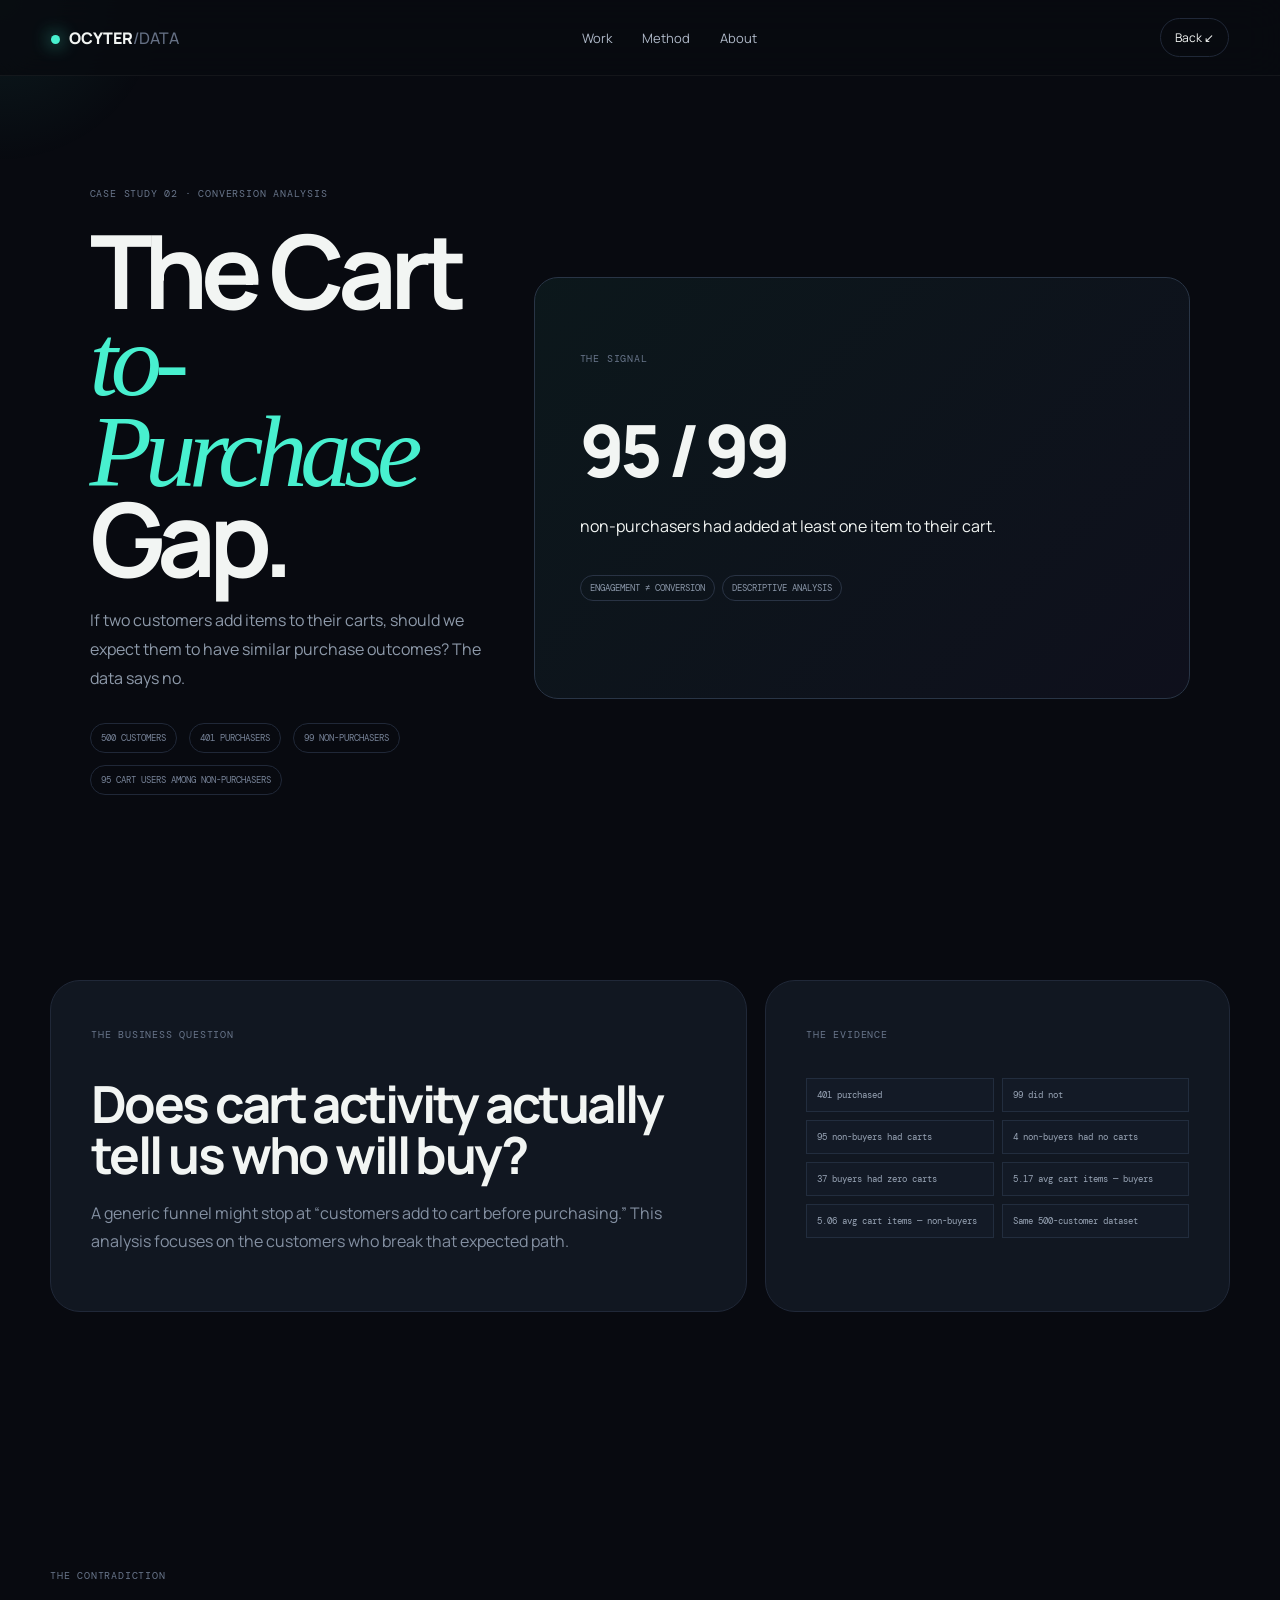
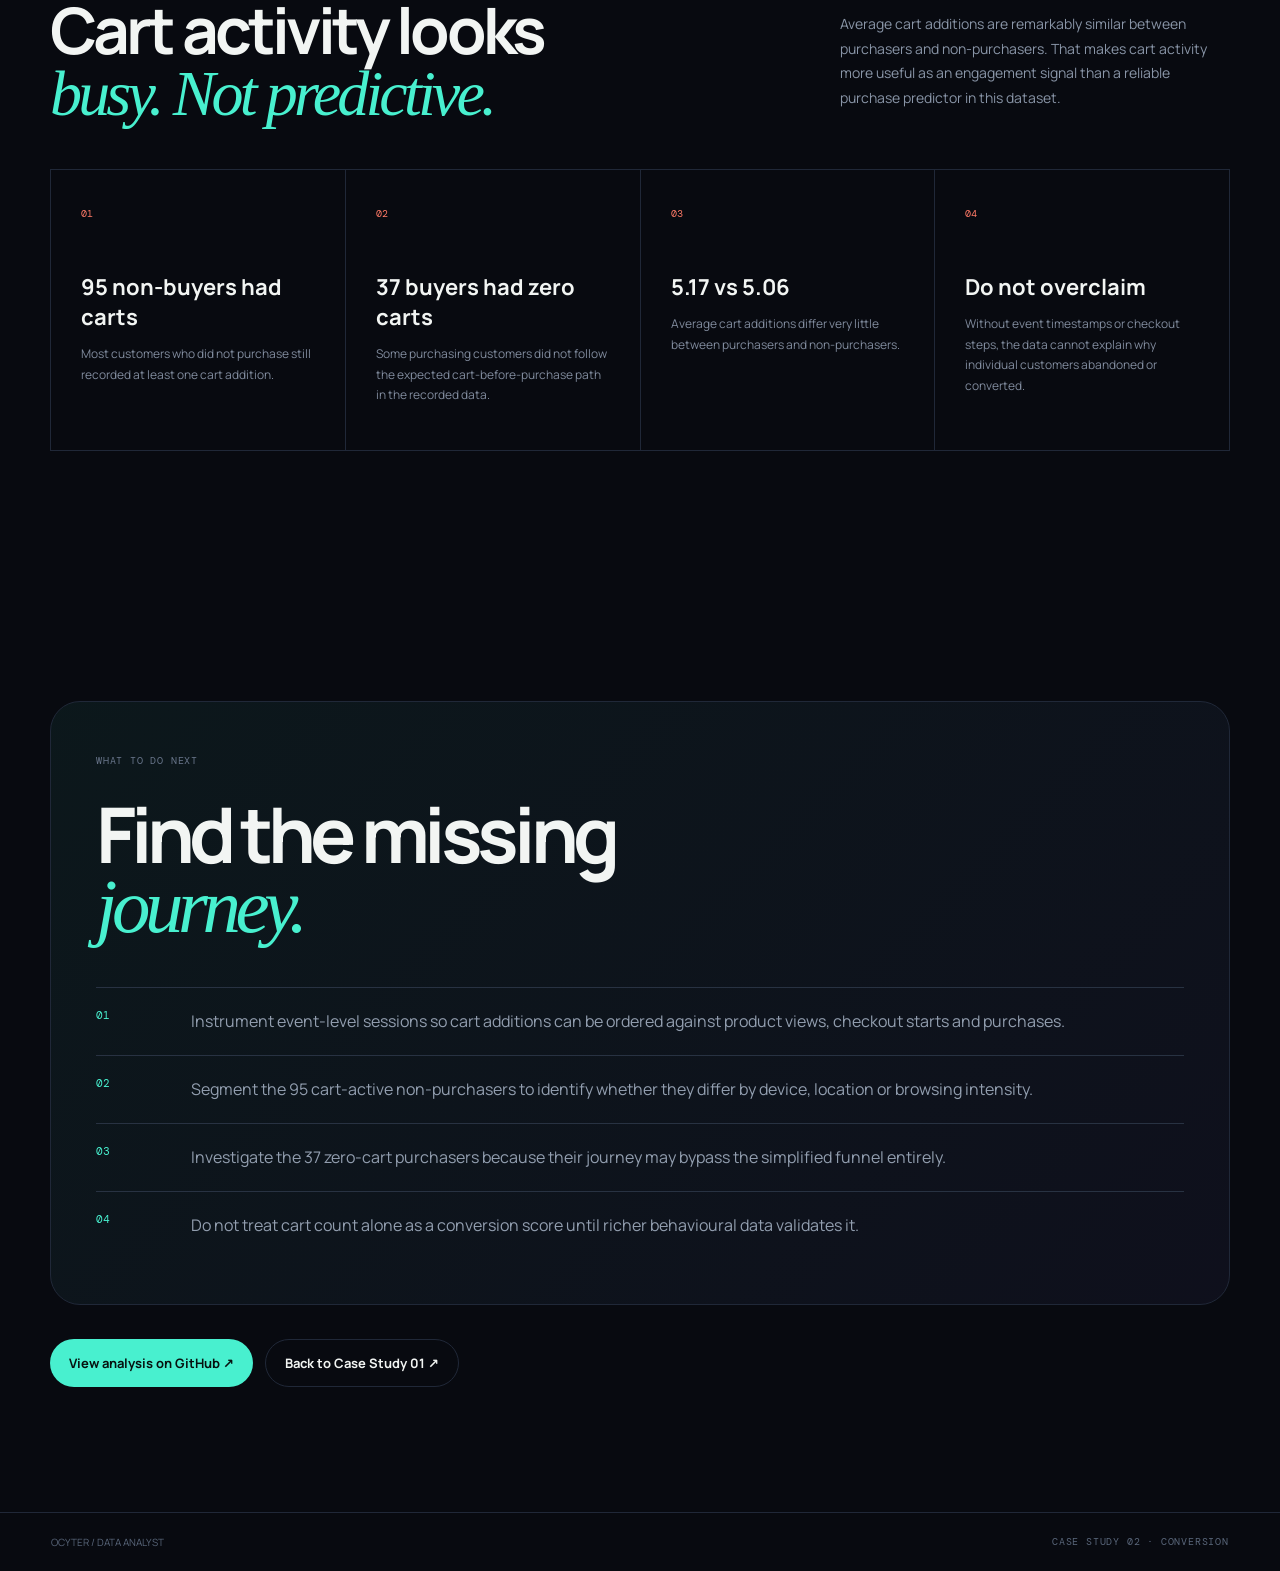
==== case-studies/cart-conversion-gap/index.html @ 0a9f397a "Build polished Cart-to-Purchase Gap web case study" ====
<!doctype html><html lang="en"><head><meta charset="utf-8"><meta name="viewport" content="width=device-width,initial-scale=1"><title>The Cart-to-Purchase Gap | Ocyter</title><link rel="preconnect" href="https://fonts.googleapis.com"><link rel="preconnect" href="https://fonts.gstatic.com" crossorigin><link href="https://fonts.googleapis.com/css2?family=DM+Mono:wght@400;500&family=Manrope:wght@400;500;700;800&display=swap" rel="stylesheet"><link rel="stylesheet" href="../../style.css"></head><body><div class="cursor-glow"></div><div class="progress"><span id="scrollProgress"></span></div><header class="nav"><a class="brand" href="../../index.html"><span class="brand-dot"></span>OCYTER<span class="brand-muted">/DATA</span></a><nav><a href="../../index.html#work">Work</a><a href="../../index.html#method">Method</a><a href="../../index.html#about">About</a></nav><a class="nav-cta" href="../../index.html">Back ↙</a></header><main><section class="case-hero"><div class="case-hero-copy reveal"><span class="section-kicker">CASE STUDY 02 · CONVERSION ANALYSIS</span><h1>The Cart<br><em>to-Purchase</em><br>Gap.</h1><p>If two customers add items to their carts, should we expect them to have similar purchase outcomes? The data says no.</p><div class="case-meta"><span>500 CUSTOMERS</span><span>401 PURCHASERS</span><span>99 NON-PURCHASERS</span><span>95 CART USERS AMONG NON-PURCHASERS</span></div></div><div class="case-hero-image reveal"><div class="recommendation-card" style="border-radius:0;border:0;min-height:420px;display:flex;flex-direction:column;justify-content:center"><span class="section-kicker">THE SIGNAL</span><div class="signal-number">95 / 99</div><p>non-purchasers had added at least one item to their cart.</p><div class="tag-row"><span>ENGAGEMENT ≠ CONVERSION</span><span>DESCRIPTIVE ANALYSIS</span></div></div></div></section><section class="section case-intro"><div class="question-card reveal"><span class="section-kicker">THE BUSINESS QUESTION</span><h2>Does cart activity actually tell us who will buy?</h2><p>A generic funnel might stop at “customers add to cart before purchasing.” This analysis focuses on the customers who break that expected path.</p></div><div class="data-card reveal"><span class="section-kicker">THE EVIDENCE</span><div class="data-list"><span>401 purchased</span><span>99 did not</span><span>95 non-buyers had carts</span><span>4 non-buyers had no carts</span><span>37 buyers had zero carts</span><span>5.17 avg cart items — buyers</span><span>5.06 avg cart items — non-buyers</span><span>Same 500-customer dataset</span></div></div></section><section class="section"><div class="section-heading reveal"><div><span class="section-kicker">THE CONTRADICTION</span><h2>Cart activity looks<br><em>busy. Not predictive.</em></h2></div><p>Average cart additions are remarkably similar between purchasers and non-purchasers. That makes cart activity more useful as an engagement signal than a reliable purchase predictor in this dataset.</p></div><div class="insight-grid"><article class="insight reveal"><span>01</span><h3>95 non-buyers had carts</h3><p>Most customers who did not purchase still recorded at least one cart addition.</p></article><article class="insight reveal"><span>02</span><h3>37 buyers had zero carts</h3><p>Some purchasing customers did not follow the expected cart-before-purchase path in the recorded data.</p></article><article class="insight reveal"><span>03</span><h3>5.17 vs 5.06</h3><p>Average cart additions differ very little between purchasers and non-purchasers.</p></article><article class="insight reveal"><span>04</span><h3>Do not overclaim</h3><p>Without event timestamps or checkout steps, the data cannot explain why individual customers abandoned or converted.</p></article></div></section><section class="section"><div class="recommendation-card reveal"><span class="section-kicker">WHAT TO DO NEXT</span><h2>Find the missing<br><em>journey.</em></h2><div class="recommendation-list"><div><b>01</b><p>Instrument event-level sessions so cart additions can be ordered against product views, checkout starts and purchases.</p></div><div><b>02</b><p>Segment the 95 cart-active non-purchasers to identify whether they differ by device, location or browsing intensity.</p></div><div><b>03</b><p>Investigate the 37 zero-cart purchasers because their journey may bypass the simplified funnel entirely.</p></div><div><b>04</b><p>Do not treat cart count alone as a conversion score until richer behavioural data validates it.</p></div></div></div><div class="case-actions"><a class="button button-primary" href="https://github.com/Ocyter/Ecommerce-Customer-Analysis/tree/main/case-studies/cart-conversion-gap">View analysis on GitHub ↗</a><a class="button button-ghost" href="../../customer-behaviour.html">Back to Case Study 01 ↗</a></div></section></main><footer><span>OCYTER / DATA ANALYST</span><span class="mono">CASE STUDY 02 · CONVERSION</span></footer><script src="../../script.js"></script></body></html>
---- style.css ----
:root{--bg:#080a10;--surface:#0e121b;--line:#202838;--text:#f2f5f3;--muted:#8e99aa;--mint:#48f0cf;--coral:#ff7a67;--violet:#8b7cff;--max:1240px}*{box-sizing:border-box}html{scroll-behavior:smooth}body{margin:0;background:var(--bg);color:var(--text);font-family:Manrope,system-ui,sans-serif;overflow-x:hidden}a{color:inherit;text-decoration:none}button{font:inherit}.mono,.section-kicker,.status,.project-meta,.coming{font-family:'DM Mono',monospace;letter-spacing:.08em}.noise{position:fixed;inset:0;pointer-events:none;opacity:.03;z-index:50}.progress{position:fixed;top:0;left:0;width:100%;height:3px;z-index:100}.progress span{display:block;width:0;height:100%;background:linear-gradient(90deg,var(--mint),var(--violet),var(--coral))}.cursor-glow{position:fixed;width:340px;height:340px;border-radius:50%;background:radial-gradient(circle,rgba(72,240,207,.08),transparent 68%);pointer-events:none;transform:translate(-50%,-50%);z-index:1}.nav{height:76px;display:flex;align-items:center;justify-content:space-between;padding:0 4vw;position:fixed;top:0;left:0;right:0;z-index:80;background:rgba(8,10,16,.8);backdrop-filter:blur(18px);border-bottom:1px solid rgba(255,255,255,.05)}.brand{font-weight:800}.brand-dot{display:inline-block;width:9px;height:9px;border-radius:50%;background:var(--mint);margin-right:9px;box-shadow:0 0 18px var(--mint)}.brand-muted{color:#657084;font-weight:500}.nav nav{display:flex;gap:30px}.nav nav a{color:#aeb8c7;font-size:13px}.nav nav a:hover{color:var(--mint)}.nav-cta{border:1px solid var(--line);padding:10px 14px;border-radius:999px;font-size:12px}.nav-cta span{color:var(--mint);margin-left:7px}.hero{min-height:100vh;position:relative;display:grid;grid-template-columns:1.1fr .9fr;align-items:center;padding:120px 7vw 70px;overflow:hidden}.hero-grid{position:absolute;inset:0;background-image:linear-gradient(rgba(255,255,255,.035) 1px,transparent 1px),linear-gradient(90deg,rgba(255,255,255,.035) 1px,transparent 1px);background-size:70px 70px}.hero:after{content:'';position:absolute;width:500px;height:500px;right:-170px;top:20%;background:radial-gradient(circle,rgba(139,124,255,.13),transparent 68%)}.hero-copy,.hero-visual{position:relative;z-index:3}.eyebrow{font:12px 'DM Mono',monospace;color:#93a0b2;letter-spacing:.13em}.pulse{display:inline-block;width:7px;height:7px;border-radius:50%;background:var(--mint);box-shadow:0 0 0 5px rgba(72,240,207,.1);margin-right:8px}.hero h1{font-size:clamp(4.5rem,9vw,8.5rem);line-height:.84;letter-spacing:-.07em;margin:28px 0;font-weight:800}.hero h1 em,.section-heading h2 em,.project-copy h3 em,.case-hero h1 em,.contact-inner h2 em,.recommendation-card h2 em{font-family:Georgia,serif;font-weight:400;color:var(--mint)}.hero-lede{max-width:560px;color:#aab4c2;font-size:17px;line-height:1.7}.hero-actions,.contact-links,.case-actions{display:flex;gap:12px;margin-top:34px;flex-wrap:wrap}.button{display:inline-flex;align-items:center;gap:18px;padding:14px 19px;border-radius:999px;font-size:13px;font-weight:700}.button-primary{background:var(--mint);color:#07110f}.button-ghost{border:1px solid var(--line)}.hero-visual{display:flex;justify-content:center}.signal-card{width:min(520px,90%);padding:24px;background:#0f141e;border:1px solid #263142;border-radius:26px;box-shadow:0 30px 100px rgba(0,0,0,.35);transform:rotate(2deg)}.signal-top,.signal-foot{display:flex;justify-content:space-between;color:#6f7c90;font:10px 'DM Mono',monospace}.signal-number{font-size:72px;font-weight:800;letter-spacing:-.06em;margin-top:35px}.signal-label{font-size:13px;color:#7f8b9e}.signal-chart{width:100%;height:170px;margin:18px 0 6px}.floating-chip{position:absolute;padding:10px 14px;border-radius:999px;background:#141b28;border:1px solid #2b3749;font:11px 'DM Mono',monospace}.chip-one{left:4%;top:17%;color:var(--coral)}.chip-two{right:1%;top:31%;color:var(--violet)}.chip-three{right:5%;bottom:12%;color:#b8f35a}.hero-index{position:absolute;bottom:50px;left:7vw;color:#566276;font:11px 'DM Mono',monospace}.ticker{border-block:1px solid var(--line);overflow:hidden;background:#0a0d14}.ticker-track{display:flex;gap:28px;min-width:max-content;padding:18px 0;animation:marquee 28s linear infinite;font:11px 'DM Mono',monospace;color:#8b97a9}.ticker-track i{color:var(--mint)}@keyframes marquee{to{transform:translateX(-50%)}}.section{max-width:var(--max);margin:auto;padding:125px 30px}.section-heading{display:flex;justify-content:space-between;gap:50px;align-items:end;margin-bottom:45px}.section-kicker{font-size:10px;color:#68758a}.section-heading h2{font-size:clamp(2.8rem,5vw,5.3rem);line-height:.95;letter-spacing:-.06em;margin:16px 0 0}.section-heading>p{max-width:390px;color:#8995a7;line-height:1.75;font-size:14px}.filters{display:flex;gap:8px;margin-bottom:25px;flex-wrap:wrap}.filter{background:transparent;border:1px solid var(--line);color:#768296;padding:8px 13px;border-radius:999px;cursor:pointer;font:10px 'DM Mono',monospace}.filter.active{background:#eafef8;color:#08100e;border-color:#eafef8}.project-feature{border:1px solid var(--line);border-radius:30px;background:linear-gradient(145deg,#101620,#0b0e15);padding:28px;overflow:hidden}.project-meta{display:flex;justify-content:space-between;color:#657287;font-size:10px}.project-main{display:grid;grid-template-columns:.8fr 1.2fr;gap:40px;align-items:center;padding:40px 0 15px}.status{color:var(--coral);font-size:10px}.project-copy h3{font-size:clamp(3rem,5vw,5rem);line-height:.9;letter-spacing:-.06em;margin:18px 0}.project-copy p{color:#8d98aa;line-height:1.75;font-size:14px}.tag-row{display:flex;gap:7px;flex-wrap:wrap;margin:22px 0}.tag-row span{border:1px solid #293344;padding:6px 9px;border-radius:999px;color:#8b97a9;font:9px 'DM Mono',monospace}.text-link{display:inline-flex;gap:15px;color:var(--mint);font:11px 'DM Mono',monospace;margin:12px 12px 0 0}.preview-frame{position:relative;border:1px solid #2a3546;border-radius:18px;overflow:hidden;box-shadow:0 35px 80px rgba(0,0,0,.35);transition:.4s}.preview-frame img{width:100%;display:block}.preview-overlay{position:absolute;inset:0;display:flex;align-items:end;justify-content:space-between;padding:18px;background:linear-gradient(transparent 50%,rgba(4,7,11,.9));opacity:0;transition:.3s;font:10px 'DM Mono',monospace;color:var(--mint)}.preview-frame:hover{transform:translateY(-5px)}.preview-frame:hover .preview-overlay{opacity:1}.project-grid{display:grid;grid-template-columns:repeat(3,1fr);gap:18px;margin-top:18px}.project-card{border:1px solid var(--line);border-radius:22px;overflow:hidden;background:var(--surface);transition:.35s}.project-card:hover{transform:translateY(-7px);border-color:#344257}.card-visual{height:210px;padding:20px;position:relative;overflow:hidden}.signal-visual{background:#0d141a;display:flex;align-items:center}.signal-mini{font:10px 'DM Mono',monospace;color:#7b899c;line-height:1.6}.signal-mini b{color:var(--mint);font-size:15px}.mini-wave{position:absolute;left:20px;right:20px;bottom:24px;height:65px;border-bottom:1px solid #25313d}.mini-wave:after{content:'';position:absolute;left:0;right:0;bottom:15px;height:2px;background:linear-gradient(90deg,transparent,var(--mint),var(--violet),transparent);transform:skewY(-7deg)}.sql-visual{display:flex;flex-direction:column;justify-content:center;gap:8px;background:#0a0d13;font:13px 'DM Mono',monospace}.sql-visual span{color:#657187}.sql-visual b{color:var(--mint);font-weight:500}.query-line{height:1px;background:linear-gradient(90deg,var(--mint),transparent)}.geo-visual{display:grid;grid-template-columns:1fr auto;grid-template-rows:repeat(3,auto);align-content:center;gap:5px 12px;background:#0d1119;font:9px 'DM Mono',monospace}.geo-visual span{color:#758297}.geo-visual b{color:var(--mint);font-size:17px}.geo-visual small{grid-column:2;color:#6d7a8c}.geo-axis{position:absolute;left:20px;top:18px;bottom:18px;width:1px;background:#273343}.powerbi-visual{background:#0d1721;display:flex;gap:20px;align-items:end}.mini-kpi{align-self:flex-start}.mini-kpi span,.mini-kpi small{display:block;font:9px 'DM Mono',monospace;color:#748196}.mini-kpi b{display:block;font-size:30px;margin:8px 0}.mini-kpi small{color:var(--mint)}.mini-bars{height:140px;display:flex;align-items:end;gap:8px;flex:1}.mini-bars i{display:block;flex:1;background:linear-gradient(to top,var(--violet),var(--mint));border-radius:4px 4px 0 0}.card-body{padding:20px}.card-body .mono{font-size:9px;color:#68768a}.card-body h4{font-size:20px;margin:12px 0 7px}.card-body p{font-size:12px;color:#7e8a9d;line-height:1.6}.coming{display:inline-block;color:#4f5c6f;font-size:8px;border:1px solid #253041;border-radius:999px;padding:5px 8px;margin-top:10px}.method-grid{display:grid;grid-template-columns:repeat(4,1fr);gap:1px;background:var(--line);border:1px solid var(--line)}.method-step{background:var(--bg);padding:30px;min-height:280px}.method-step>span{font:10px 'DM Mono',monospace;color:var(--mint)}.method-step h3{font-size:28px;margin:45px 0 12px}.method-step p{font-size:13px;line-height:1.7;color:#808b9e}.method-line{height:1px;background:linear-gradient(90deg,var(--mint),transparent);margin-top:45px}.about-section{display:grid;grid-template-columns:1.15fr .85fr;gap:25px}.about-card,.question-card,.data-card{border:1px solid var(--line);background:#111721;border-radius:30px;padding:40px}.about-card h2{font-size:clamp(2.5rem,4vw,4.5rem);line-height:.95;letter-spacing:-.06em;margin:55px 0 25px}.about-card p{color:#8793a5;line-height:1.8;font-size:14px}.about-stats{display:grid;grid-template-columns:repeat(4,1fr);gap:10px;margin-top:40px}.about-stats div{border-top:1px solid #293343;padding-top:14px}.about-stats b{font-size:26px;display:block}.about-stats span{font-size:9px;color:#6d798c}.about-orbit{min-height:450px;border:1px solid var(--line);border-radius:30px;position:relative;display:grid;place-items:center;overflow:hidden;background:radial-gradient(circle at center,rgba(72,240,207,.06),transparent 50%)}.orbit-ring{position:absolute;border:1px solid #273344;border-radius:50%;animation:spin 14s linear infinite}.ring-a{width:250px;height:250px}.ring-b{width:360px;height:180px}.ring-c{width:430px;height:430px}.orbit-core{text-align:center;font:11px 'DM Mono',monospace;color:#8e9aaa}.orbit-core span{color:var(--mint);font-size:24px}@keyframes spin{to{transform:rotate(360deg)}}.contact-inner{border-top:1px solid var(--line);padding-top:70px}.contact-inner h2{font-size:clamp(4rem,8vw,8rem);line-height:.82;letter-spacing:-.07em;margin:25px 0}.contact-inner p{color:#8b96a8}.contact-link{border:1px solid var(--line);padding:13px 17px;border-radius:999px;color:#b8c1ce;font:11px 'DM Mono',monospace}.contact-link span{color:var(--mint);margin-left:15px}footer{border-top:1px solid var(--line);display:flex;justify-content:space-between;padding:22px 4vw;color:#59667a;font-size:10px}.case-hero{min-height:100vh;padding:145px 7vw 70px;display:grid;grid-template-columns:.75fr 1.25fr;gap:50px;align-items:center}.case-hero-copy h1{font-size:clamp(4.2rem,8vw,8rem);line-height:.84;letter-spacing:-.07em;margin:25px 0}.case-hero-copy>p{font-size:16px;line-height:1.8;color:#8e9aaa}.case-meta{display:flex;gap:12px;flex-wrap:wrap;margin-top:30px}.case-meta span{border:1px solid var(--line);padding:8px 10px;border-radius:999px;color:#778398;font:9px 'DM Mono',monospace}.case-hero-image{border:1px solid #293546;border-radius:24px;overflow:hidden}.case-hero-image img{width:100%;display:block}.case-intro{display:grid;grid-template-columns:1.2fr .8fr;gap:18px;padding-top:80px}.question-card h2{font-size:clamp(2rem,4vw,4rem);line-height:1;letter-spacing:-.05em;margin:35px 0 20px}.question-card p{color:#8490a2;line-height:1.7}.data-list{display:grid;grid-template-columns:1fr 1fr;gap:8px;margin-top:35px}.data-list span{padding:10px;background:#131a26;border:1px solid #222d3e;color:#9aa6b7;font:9px 'DM Mono',monospace}.dashboard-shell{border:1px solid #293445;background:#0b0f16;border-radius:28px;overflow:hidden}.dash-toolbar{display:flex;justify-content:space-between;align-items:center;padding:16px 20px;border-bottom:1px solid #202a39;color:#8d99aa;font:10px 'DM Mono',monospace}.dash-controls{display:flex;gap:6px}.dash-filter{background:transparent;border:1px solid var(--line);color:#768296;padding:8px 13px;border-radius:999px;cursor:pointer;font:9px 'DM Mono',monospace}.dash-filter.active{background:#eafef8;color:#08100e}.kpi-strip{display:grid;grid-template-columns:repeat(4,1fr);border-bottom:1px solid #202a39}.kpi{padding:22px 20px;border-right:1px solid #202a39}.kpi span,.kpi small{display:block;font:9px 'DM Mono',monospace;color:#6c798d}.kpi b{display:block;font-size:31px;margin:8px 0}.kpi:nth-child(1) b{color:var(--mint)}.kpi:nth-child(2) b{color:var(--violet)}.kpi:nth-child(3) b{color:var(--coral)}.dash-grid{display:grid;grid-template-columns:1fr .75fr;gap:1px;background:#202a39}.dash-panel{background:#0b0f16;padding:20px;min-height:220px}.panel-head{display:flex;justify-content:space-between;align-items:center;margin-bottom:20px}.panel-head h3{font-size:13px;margin:0}.panel-head span{font:8px 'DM Mono',monospace;color:#657286}.bar-chart{height:190px;display:flex;align-items:end;gap:16px;padding:15px 8px;border-bottom:1px solid #202a39}.bar-col{height:100%;flex:1;display:flex;flex-direction:column;justify-content:end;align-items:center;gap:8px}.bar-col i{width:100%;max-width:50px;background:linear-gradient(to top,var(--mint),#2d7280);border-radius:5px 5px 0 0}.bar-col span{font:9px 'DM Mono',monospace;color:#657286}.donut-wrap{display:flex;align-items:center;justify-content:center;gap:25px;height:190px}.donut{width:135px;height:135px;border-radius:50%;background:conic-gradient(var(--mint) 0 47.8%,#386b9d 47.8% 100%);position:relative}.donut:after{content:'';position:absolute;inset:29px;background:#0b0f16;border-radius:50%}.legend{display:grid;gap:12px;font-size:11px;color:#9aa5b5}.legend span{display:grid;grid-template-columns:10px 1fr;gap:8px}.legend b{grid-column:2}.legend i{width:9px;height:9px;border-radius:2px}.l-female{background:var(--mint)}.l-male{background:#386b9d}.location-panel,.segment-panel{grid-column:1/-1}.h-bars{display:grid;gap:9px}.h-row{display:grid;grid-template-columns:90px 1fr 35px;align-items:center;gap:10px}.h-row label{font-size:9px;color:#788498}.h-track{height:12px;background:#131b27;border-radius:3px;overflow:hidden}.h-track i{display:block;height:100%;background:linear-gradient(90deg,var(--mint),#3b829a)}.h-row b{font:9px 'DM Mono',monospace;color:#8996a8}.device-bars,.avg-bars{height:170px;display:flex;align-items:end;gap:12px}.v-col{flex:1;height:100%;display:flex;flex-direction:column;justify-content:end;align-items:center;gap:8px}.v-col i{width:65%;background:linear-gradient(to top,#355c8c,var(--mint));border-radius:4px 4px 0 0}.v-col b{font:9px 'DM Mono',monospace}.v-col span{font-size:9px;color:#738095}.funnel{display:grid;gap:10px}.funnel div{display:flex;justify-content:space-between;padding:13px;background:#111823;border-left:3px solid var(--mint)}.funnel div:nth-child(2){width:78%;border-color:var(--violet)}.funnel div:nth-child(3){width:48%;border-color:var(--coral)}.funnel span{font-size:10px;color:#8793a5}.funnel b{font:11px 'DM Mono',monospace}.scatter{height:250px;position:relative;background-image:linear-gradient(#17202d 1px,transparent 1px),linear-gradient(90deg,#17202d 1px,transparent 1px);background-size:10% 20%;overflow:hidden}.dot{position:absolute;width:10px;height:10px;border-radius:50%;border:2px solid currentColor;background:#0b0f16}.dot.c1{color:#4f82c0}.dot.c2{color:#f39a2f}.dot.c3{color:#55a45a}.cluster-key{display:flex;gap:20px;margin-top:12px;font:9px 'DM Mono',monospace;color:#788497}.cluster-key i{display:inline-block;width:8px;height:8px;border-radius:50%;background:#4f82c0;margin-right:5px}.cluster-key span:nth-child(2) i{background:#f39a2f}.cluster-key span:nth-child(3) i{background:#55a45a}.insight-grid{display:grid;grid-template-columns:repeat(4,1fr);gap:1px;background:var(--line);border:1px solid var(--line)}.insight{background:var(--bg);padding:30px;min-height:280px}.insight>span{font:10px 'DM Mono',monospace;color:var(--coral)}.insight h3{font-size:22px;margin:50px 0 12px}.insight p{font-size:12px;line-height:1.7;color:#808b9d}.recommendation-card{border:1px solid var(--line);border-radius:30px;padding:45px;background:linear-gradient(135deg,rgba(72,240,207,.06),rgba(139,124,255,.05))}.recommendation-card h2{font-size:clamp(3rem,6vw,6rem);line-height:.9;letter-spacing:-.07em;margin:30px 0 45px}.recommendation-list div{display:grid;grid-template-columns:70px 1fr;gap:25px;border-top:1px solid #283242;padding:20px 0}.recommendation-list b{font:11px 'DM Mono',monospace;color:var(--mint)}.recommendation-list p{color:#929eaf;line-height:1.7;margin:0}.process-row{display:grid;grid-template-columns:repeat(4,1fr);border:1px solid var(--line);margin-top:25px}.process-row div{padding:25px;border-right:1px solid var(--line)}.process-row div:last-child{border-right:0}.process-row span{display:block;color:var(--mint);font:10px 'DM Mono',monospace;margin-bottom:35px}.process-row b{display:block}.process-row small{display:block;color:#68758a;margin-top:6px;font-size:10px}.reveal{opacity:0;transform:translateY(25px);transition:opacity .8s,transform .8s}.reveal.visible{opacity:1;transform:none}@media(max-width:900px){.nav nav{display:none}.hero,.case-hero,.case-intro,.about-section{grid-template-columns:1fr}.project-main{grid-template-columns:1fr}.project-grid{grid-template-columns:1fr 1fr}.method-grid,.insight-grid{grid-template-columns:1fr 1fr}.dash-grid{grid-template-columns:1fr}.location-panel,.segment-panel{grid-column:auto}.kpi-strip{grid-template-columns:1fr 1fr}.kpi:nth-child(2){border-right:0}.process-row{grid-template-columns:1fr 1fr}}@media(max-width:620px){.nav{padding:0 18px}.nav-cta{display:none}.hero{padding-inline:24px}.hero h1{font-size:4.2rem}.section{padding:85px 18px}.section-heading{display:block}.section-heading>p{margin-top:25px}.project-grid,.method-grid,.insight-grid{grid-template-columns:1fr}.signal-card{transform:none}.floating-chip{display:none}.about-stats{grid-template-columns:1fr 1fr}.case-hero{padding:125px 22px 50px}.case-hero h1{font-size:4.4rem}.dash-toolbar{display:block}.dash-controls{margin-top:12px}.process-row{grid-template-columns:1fr}.process-row div{border-right:0!important;border-bottom:1px solid var(--line)}}
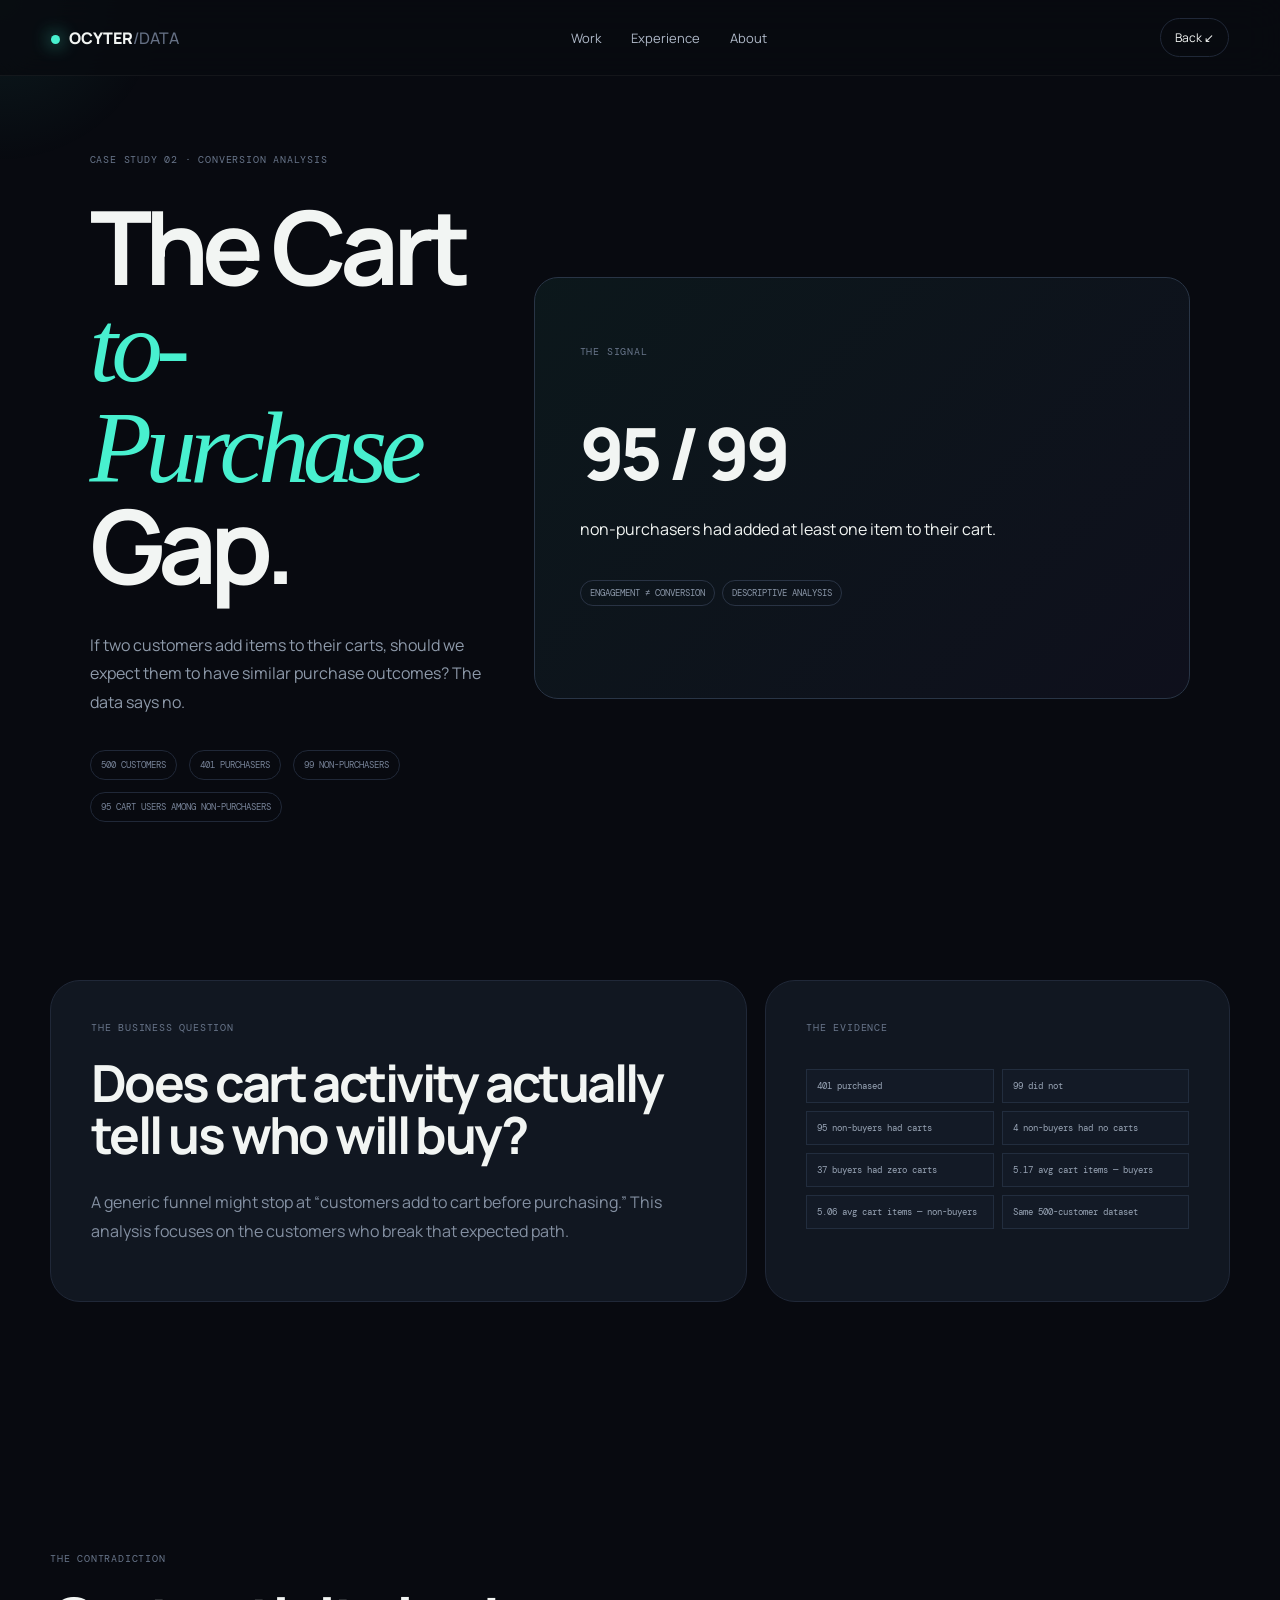
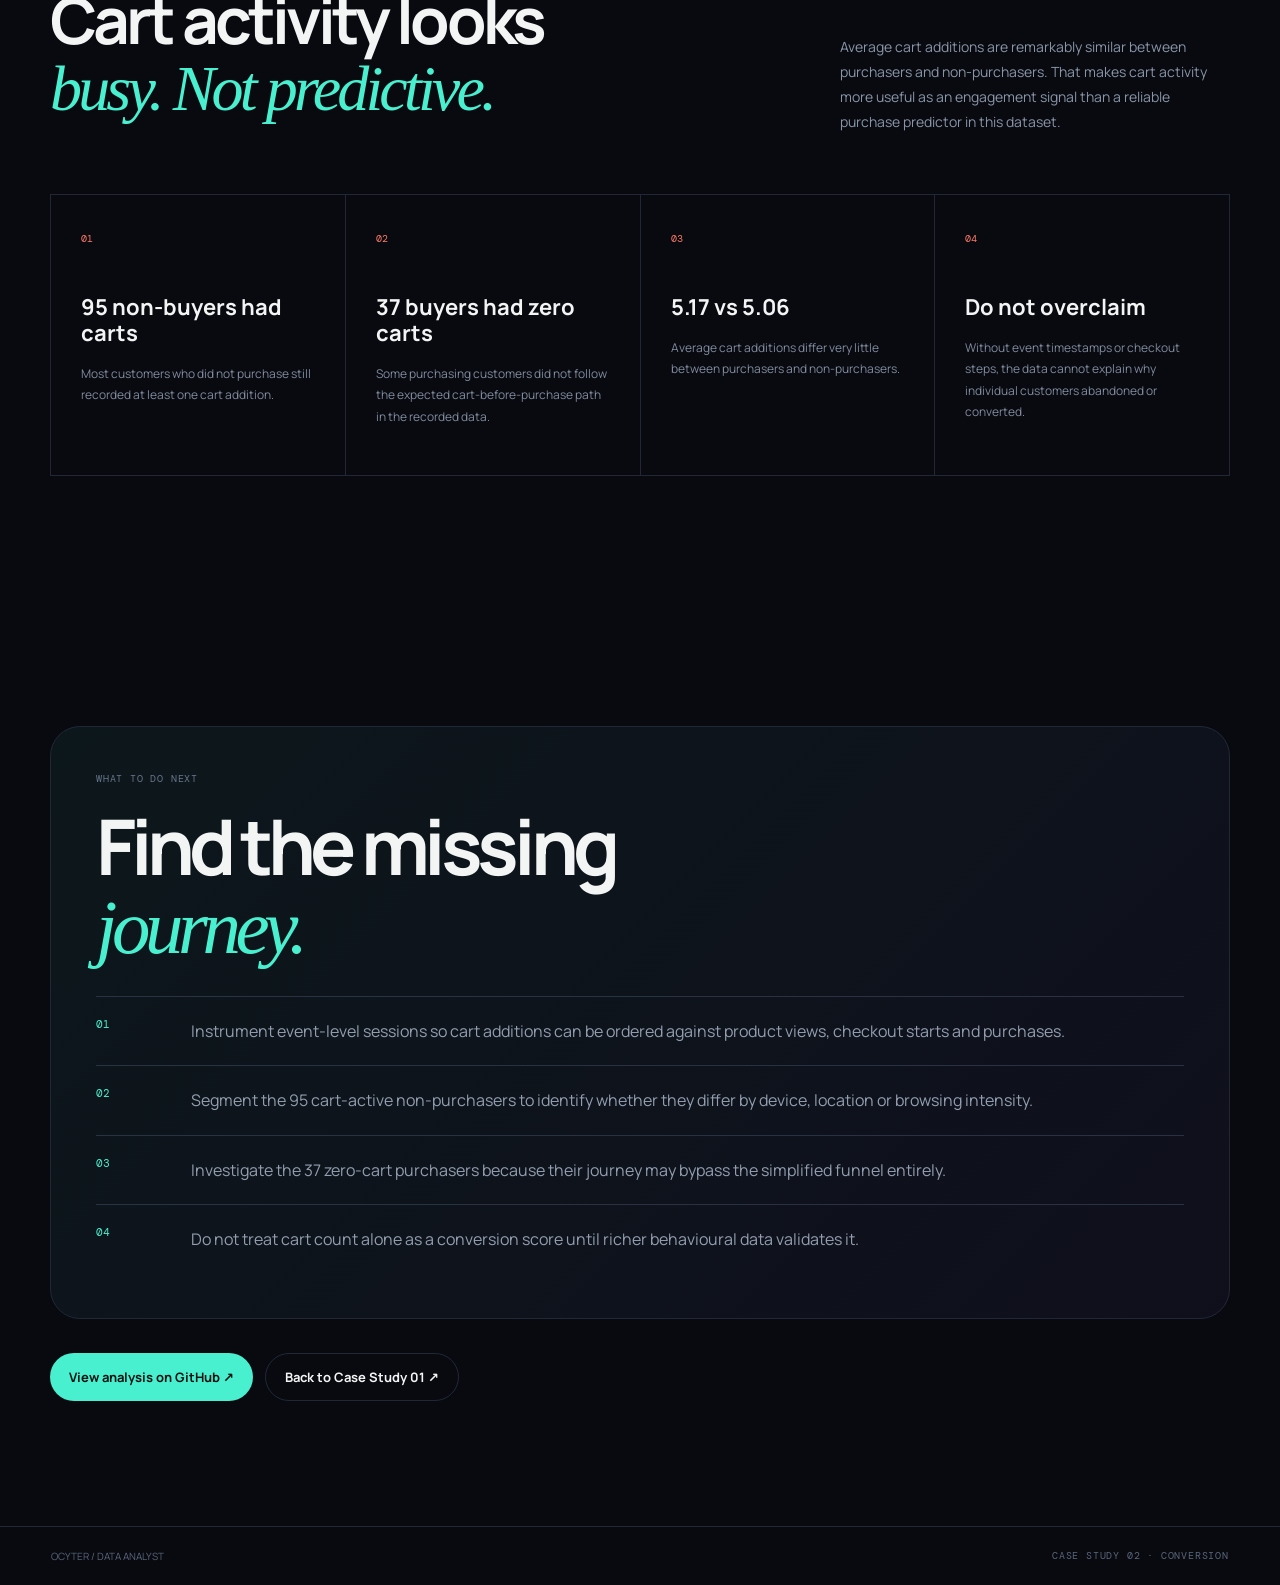
==== commit 912dd3fc: "Keep case-study navigation aligned with the revised homepage" ====
--- a/case-studies/cart-conversion-gap/index.html
+++ b/case-studies/cart-conversion-gap/index.html
@@ -1 +1 @@
-<!doctype html><html lang="en"><head><meta charset="utf-8"><meta name="viewport" content="width=device-width,initial-scale=1"><title>The Cart-to-Purchase Gap | Ocyter</title><link rel="preconnect" href="https://fonts.googleapis.com"><link rel="preconnect" href="https://fonts.gstatic.com" crossorigin><link href="https://fonts.googleapis.com/css2?family=DM+Mono:wght@400;500&family=Manrope:wght@400;500;700;800&display=swap" rel="stylesheet"><link rel="stylesheet" href="../../style.css"></head><body><div class="cursor-glow"></div><div class="progress"><span id="scrollProgress"></span></div><header class="nav"><a class="brand" href="../../index.html"><span class="brand-dot"></span>OCYTER<span class="brand-muted">/DATA</span></a><nav><a href="../../index.html#work">Work</a><a href="../../index.html#method">Method</a><a href="../../index.html#about">About</a></nav><a class="nav-cta" href="../../index.html">Back ↙</a></header><main><section class="case-hero"><div class="case-hero-copy reveal"><span class="section-kicker">CASE STUDY 02 · CONVERSION ANALYSIS</span><h1>The Cart<br><em>to-Purchase</em><br>Gap.</h1><p>If two customers add items to their carts, should we expect them to have similar purchase outcomes? The data says no.</p><div class="case-meta"><span>500 CUSTOMERS</span><span>401 PURCHASERS</span><span>99 NON-PURCHASERS</span><span>95 CART USERS AMONG NON-PURCHASERS</span></div></div><div class="case-hero-image reveal"><div class="recommendation-card" style="border-radius:0;border:0;min-height:420px;display:flex;flex-direction:column;justify-content:center"><span class="section-kicker">THE SIGNAL</span><div class="signal-number">95 / 99</div><p>non-purchasers had added at least one item to their cart.</p><div class="tag-row"><span>ENGAGEMENT ≠ CONVERSION</span><span>DESCRIPTIVE ANALYSIS</span></div></div></div></section><section class="section case-intro"><div class="question-card reveal"><span class="section-kicker">THE BUSINESS QUESTION</span><h2>Does cart activity actually tell us who will buy?</h2><p>A generic funnel might stop at “customers add to cart before purchasing.” This analysis focuses on the customers who break that expected path.</p></div><div class="data-card reveal"><span class="section-kicker">THE EVIDENCE</span><div class="data-list"><span>401 purchased</span><span>99 did not</span><span>95 non-buyers had carts</span><span>4 non-buyers had no carts</span><span>37 buyers had zero carts</span><span>5.17 avg cart items — buyers</span><span>5.06 avg cart items — non-buyers</span><span>Same 500-customer dataset</span></div></div></section><section class="section"><div class="section-heading reveal"><div><span class="section-kicker">THE CONTRADICTION</span><h2>Cart activity looks<br><em>busy. Not predictive.</em></h2></div><p>Average cart additions are remarkably similar between purchasers and non-purchasers. That makes cart activity more useful as an engagement signal than a reliable purchase predictor in this dataset.</p></div><div class="insight-grid"><article class="insight reveal"><span>01</span><h3>95 non-buyers had carts</h3><p>Most customers who did not purchase still recorded at least one cart addition.</p></article><article class="insight reveal"><span>02</span><h3>37 buyers had zero carts</h3><p>Some purchasing customers did not follow the expected cart-before-purchase path in the recorded data.</p></article><article class="insight reveal"><span>03</span><h3>5.17 vs 5.06</h3><p>Average cart additions differ very little between purchasers and non-purchasers.</p></article><article class="insight reveal"><span>04</span><h3>Do not overclaim</h3><p>Without event timestamps or checkout steps, the data cannot explain why individual customers abandoned or converted.</p></article></div></section><section class="section"><div class="recommendation-card reveal"><span class="section-kicker">WHAT TO DO NEXT</span><h2>Find the missing<br><em>journey.</em></h2><div class="recommendation-list"><div><b>01</b><p>Instrument event-level sessions so cart additions can be ordered against product views, checkout starts and purchases.</p></div><div><b>02</b><p>Segment the 95 cart-active non-purchasers to identify whether they differ by device, location or browsing intensity.</p></div><div><b>03</b><p>Investigate the 37 zero-cart purchasers because their journey may bypass the simplified funnel entirely.</p></div><div><b>04</b><p>Do not treat cart count alone as a conversion score until richer behavioural data validates it.</p></div></div></div><div class="case-actions"><a class="button button-primary" href="https://github.com/Ocyter/Ecommerce-Customer-Analysis/tree/main/case-studies/cart-conversion-gap">View analysis on GitHub ↗</a><a class="button button-ghost" href="../../customer-behaviour.html">Back to Case Study 01 ↗</a></div></section></main><footer><span>OCYTER / DATA ANALYST</span><span class="mono">CASE STUDY 02 · CONVERSION</span></footer><script src="../../script.js"></script></body></html>+<!doctype html><html lang="en"><head><meta charset="utf-8"><meta name="viewport" content="width=device-width,initial-scale=1"><title>The Cart-to-Purchase Gap | Ocyter</title><link rel="preconnect" href="https://fonts.googleapis.com"><link rel="preconnect" href="https://fonts.gstatic.com" crossorigin><link href="https://fonts.googleapis.com/css2?family=DM+Mono:wght@400;500&family=Manrope:wght@400;500;700;800&display=swap" rel="stylesheet"><link rel="stylesheet" href="../../style.css"></head><body><div class="cursor-glow"></div><div class="progress"><span id="scrollProgress"></span></div><header class="nav"><a class="brand" href="../../index.html"><span class="brand-dot"></span>OCYTER<span class="brand-muted">/DATA</span></a><nav><a href="../../index.html#work">Work</a><a href="../../index.html#about">Experience</a><a href="../../index.html#about">About</a></nav><a class="nav-cta" href="../../index.html">Back ↙</a></header><main><section class="case-hero"><div class="case-hero-copy reveal"><span class="section-kicker">CASE STUDY 02 · CONVERSION ANALYSIS</span><h1>The Cart<br><em>to-Purchase</em><br>Gap.</h1><p>If two customers add items to their carts, should we expect them to have similar purchase outcomes? The data says no.</p><div class="case-meta"><span>500 CUSTOMERS</span><span>401 PURCHASERS</span><span>99 NON-PURCHASERS</span><span>95 CART USERS AMONG NON-PURCHASERS</span></div></div><div class="case-hero-image reveal"><div class="recommendation-card" style="border-radius:0;border:0;min-height:420px;display:flex;flex-direction:column;justify-content:center"><span class="section-kicker">THE SIGNAL</span><div class="signal-number">95 / 99</div><p>non-purchasers had added at least one item to their cart.</p><div class="tag-row"><span>ENGAGEMENT ≠ CONVERSION</span><span>DESCRIPTIVE ANALYSIS</span></div></div></div></section><section class="section case-intro"><div class="question-card reveal"><span class="section-kicker">THE BUSINESS QUESTION</span><h2>Does cart activity actually tell us who will buy?</h2><p>A generic funnel might stop at “customers add to cart before purchasing.” This analysis focuses on the customers who break that expected path.</p></div><div class="data-card reveal"><span class="section-kicker">THE EVIDENCE</span><div class="data-list"><span>401 purchased</span><span>99 did not</span><span>95 non-buyers had carts</span><span>4 non-buyers had no carts</span><span>37 buyers had zero carts</span><span>5.17 avg cart items — buyers</span><span>5.06 avg cart items — non-buyers</span><span>Same 500-customer dataset</span></div></div></section><section class="section"><div class="section-heading reveal"><div><span class="section-kicker">THE CONTRADICTION</span><h2>Cart activity looks<br><em>busy. Not predictive.</em></h2></div><p>Average cart additions are remarkably similar between purchasers and non-purchasers. That makes cart activity more useful as an engagement signal than a reliable purchase predictor in this dataset.</p></div><div class="insight-grid"><article class="insight reveal"><span>01</span><h3>95 non-buyers had carts</h3><p>Most customers who did not purchase still recorded at least one cart addition.</p></article><article class="insight reveal"><span>02</span><h3>37 buyers had zero carts</h3><p>Some purchasing customers did not follow the expected cart-before-purchase path in the recorded data.</p></article><article class="insight reveal"><span>03</span><h3>5.17 vs 5.06</h3><p>Average cart additions differ very little between purchasers and non-purchasers.</p></article><article class="insight reveal"><span>04</span><h3>Do not overclaim</h3><p>Without event timestamps or checkout steps, the data cannot explain why individual customers abandoned or converted.</p></article></div></section><section class="section"><div class="recommendation-card reveal"><span class="section-kicker">WHAT TO DO NEXT</span><h2>Find the missing<br><em>journey.</em></h2><div class="recommendation-list"><div><b>01</b><p>Instrument event-level sessions so cart additions can be ordered against product views, checkout starts and purchases.</p></div><div><b>02</b><p>Segment the 95 cart-active non-purchasers to identify whether they differ by device, location or browsing intensity.</p></div><div><b>03</b><p>Investigate the 37 zero-cart purchasers because their journey may bypass the simplified funnel entirely.</p></div><div><b>04</b><p>Do not treat cart count alone as a conversion score until richer behavioural data validates it.</p></div></div></div><div class="case-actions"><a class="button button-primary" href="https://github.com/Ocyter/Ecommerce-Customer-Analysis/tree/main/case-studies/cart-conversion-gap">View analysis on GitHub ↗</a><a class="button button-ghost" href="../../customer-behaviour.html">Back to Case Study 01 ↗</a></div></section></main><footer><span>OCYTER / DATA ANALYST</span><span class="mono">CASE STUDY 02 · CONVERSION</span></footer><script src="../../script.js"></script></body></html>
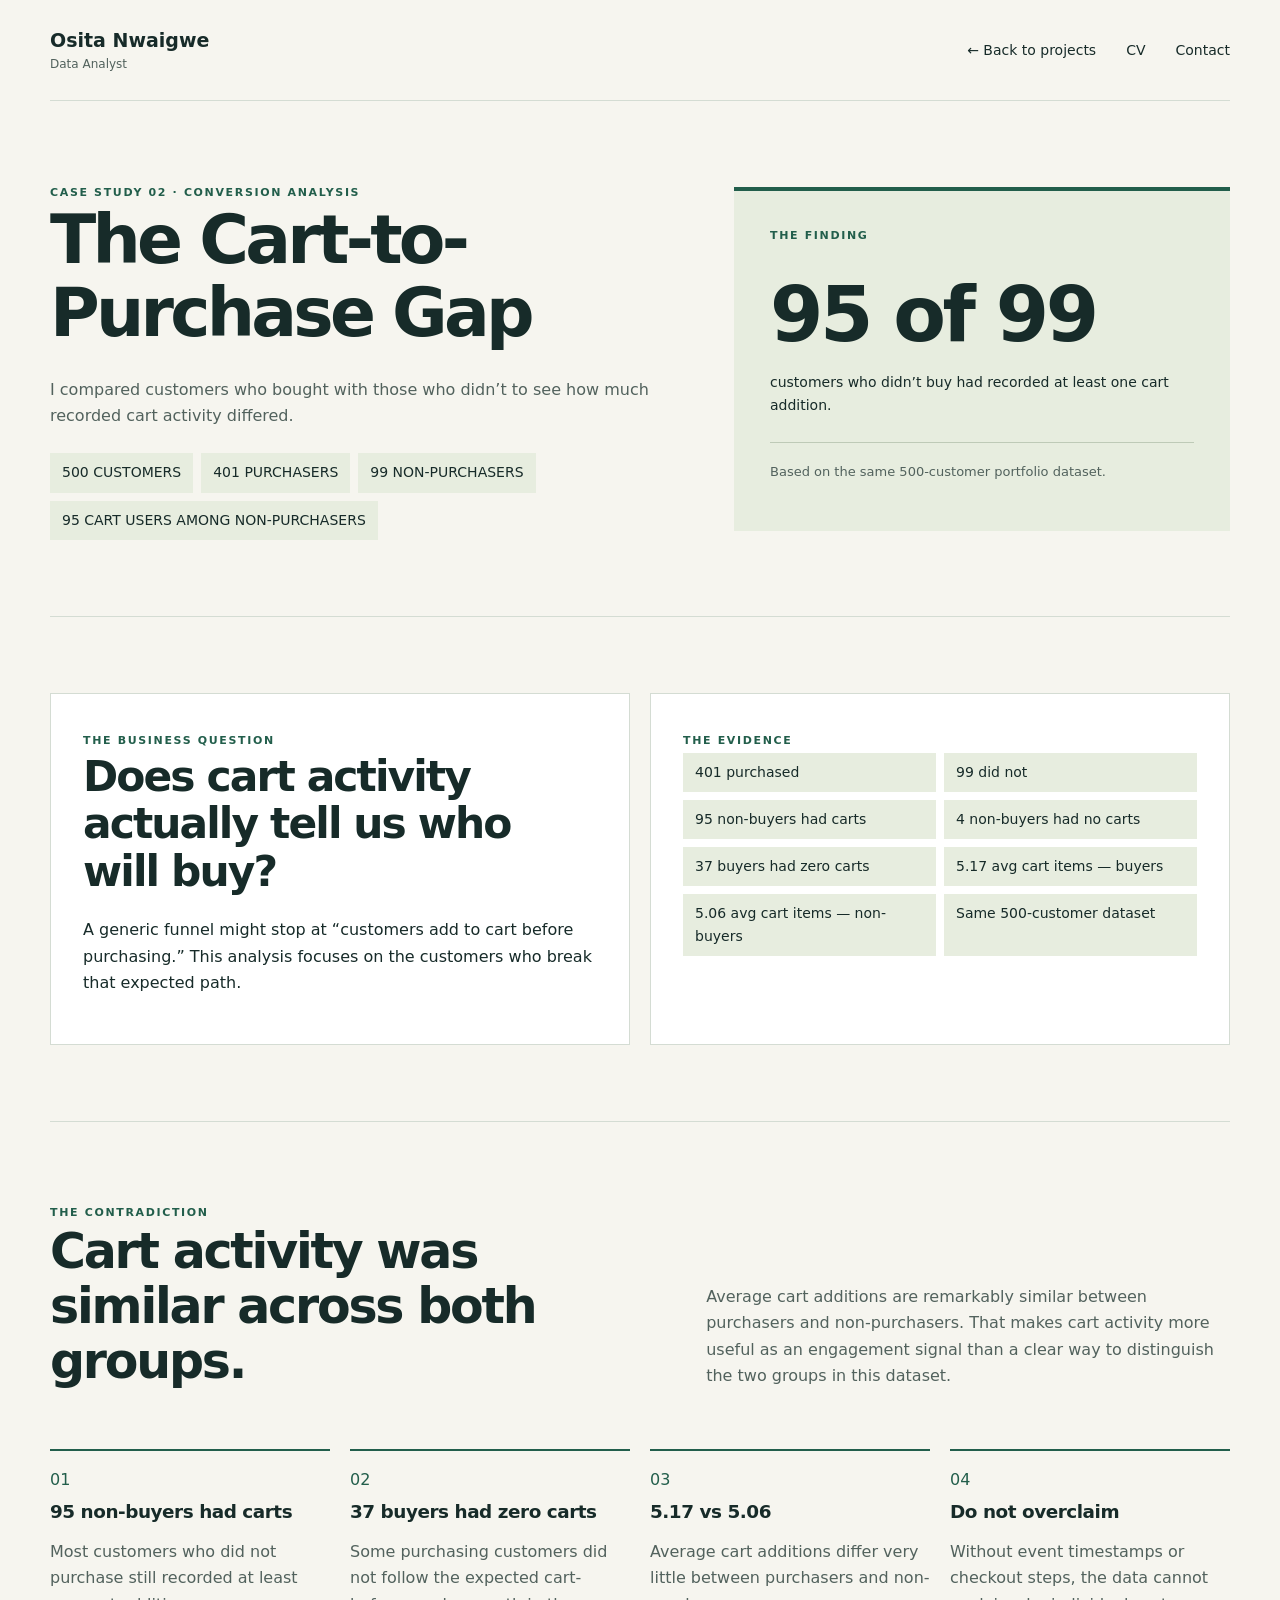
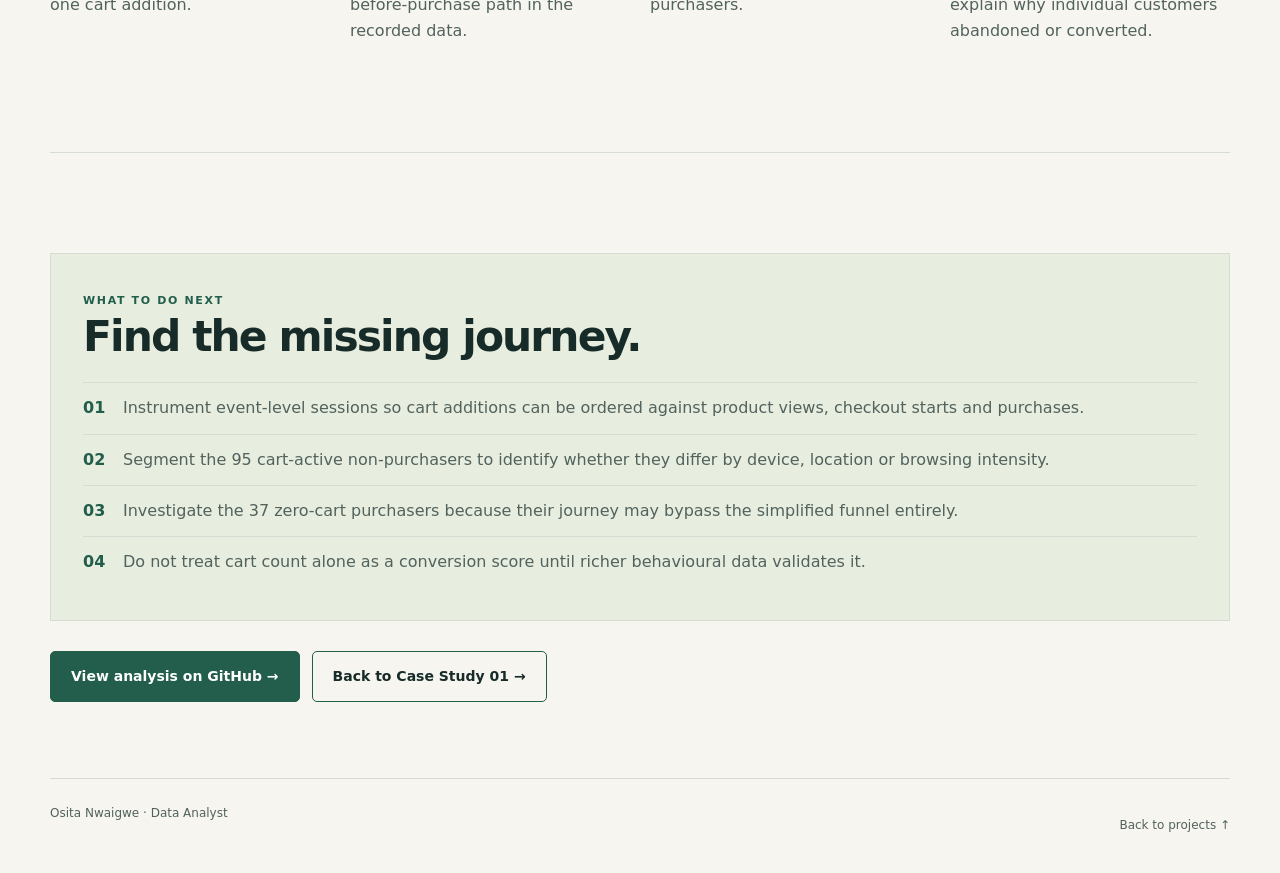
==== commit 1d075e6f: "Fix portfolio navigation, dashboard evidence, and CV consistency" ====
--- a/case-studies/cart-conversion-gap/index.html
+++ b/case-studies/cart-conversion-gap/index.html
@@ -1 +1,19 @@
-<!doctype html><html lang="en"><head><meta charset="utf-8"><meta name="viewport" content="width=device-width,initial-scale=1"><title>The Cart-to-Purchase Gap | Ocyter</title><link rel="preconnect" href="https://fonts.googleapis.com"><link rel="preconnect" href="https://fonts.gstatic.com" crossorigin><link href="https://fonts.googleapis.com/css2?family=DM+Mono:wght@400;500&family=Manrope:wght@400;500;700;800&display=swap" rel="stylesheet"><link rel="stylesheet" href="../../style.css"></head><body><div class="cursor-glow"></div><div class="progress"><span id="scrollProgress"></span></div><header class="nav"><a class="brand" href="../../index.html"><span class="brand-dot"></span>OCYTER<span class="brand-muted">/DATA</span></a><nav><a href="../../index.html#work">Work</a><a href="../../index.html#about">Experience</a><a href="../../index.html#about">About</a></nav><a class="nav-cta" href="../../index.html">Back ↙</a></header><main><section class="case-hero"><div class="case-hero-copy reveal"><span class="section-kicker">CASE STUDY 02 · CONVERSION ANALYSIS</span><h1>The Cart<br><em>to-Purchase</em><br>Gap.</h1><p>If two customers add items to their carts, should we expect them to have similar purchase outcomes? The data says no.</p><div class="case-meta"><span>500 CUSTOMERS</span><span>401 PURCHASERS</span><span>99 NON-PURCHASERS</span><span>95 CART USERS AMONG NON-PURCHASERS</span></div></div><div class="case-hero-image reveal"><div class="recommendation-card" style="border-radius:0;border:0;min-height:420px;display:flex;flex-direction:column;justify-content:center"><span class="section-kicker">THE SIGNAL</span><div class="signal-number">95 / 99</div><p>non-purchasers had added at least one item to their cart.</p><div class="tag-row"><span>ENGAGEMENT ≠ CONVERSION</span><span>DESCRIPTIVE ANALYSIS</span></div></div></div></section><section class="section case-intro"><div class="question-card reveal"><span class="section-kicker">THE BUSINESS QUESTION</span><h2>Does cart activity actually tell us who will buy?</h2><p>A generic funnel might stop at “customers add to cart before purchasing.” This analysis focuses on the customers who break that expected path.</p></div><div class="data-card reveal"><span class="section-kicker">THE EVIDENCE</span><div class="data-list"><span>401 purchased</span><span>99 did not</span><span>95 non-buyers had carts</span><span>4 non-buyers had no carts</span><span>37 buyers had zero carts</span><span>5.17 avg cart items — buyers</span><span>5.06 avg cart items — non-buyers</span><span>Same 500-customer dataset</span></div></div></section><section class="section"><div class="section-heading reveal"><div><span class="section-kicker">THE CONTRADICTION</span><h2>Cart activity looks<br><em>busy. Not predictive.</em></h2></div><p>Average cart additions are remarkably similar between purchasers and non-purchasers. That makes cart activity more useful as an engagement signal than a reliable purchase predictor in this dataset.</p></div><div class="insight-grid"><article class="insight reveal"><span>01</span><h3>95 non-buyers had carts</h3><p>Most customers who did not purchase still recorded at least one cart addition.</p></article><article class="insight reveal"><span>02</span><h3>37 buyers had zero carts</h3><p>Some purchasing customers did not follow the expected cart-before-purchase path in the recorded data.</p></article><article class="insight reveal"><span>03</span><h3>5.17 vs 5.06</h3><p>Average cart additions differ very little between purchasers and non-purchasers.</p></article><article class="insight reveal"><span>04</span><h3>Do not overclaim</h3><p>Without event timestamps or checkout steps, the data cannot explain why individual customers abandoned or converted.</p></article></div></section><section class="section"><div class="recommendation-card reveal"><span class="section-kicker">WHAT TO DO NEXT</span><h2>Find the missing<br><em>journey.</em></h2><div class="recommendation-list"><div><b>01</b><p>Instrument event-level sessions so cart additions can be ordered against product views, checkout starts and purchases.</p></div><div><b>02</b><p>Segment the 95 cart-active non-purchasers to identify whether they differ by device, location or browsing intensity.</p></div><div><b>03</b><p>Investigate the 37 zero-cart purchasers because their journey may bypass the simplified funnel entirely.</p></div><div><b>04</b><p>Do not treat cart count alone as a conversion score until richer behavioural data validates it.</p></div></div></div><div class="case-actions"><a class="button button-primary" href="https://github.com/Ocyter/Ecommerce-Customer-Analysis/tree/main/case-studies/cart-conversion-gap">View analysis on GitHub ↗</a><a class="button button-ghost" href="../../customer-behaviour.html">Back to Case Study 01 ↗</a></div></section></main><footer><span>OCYTER / DATA ANALYST</span><span class="mono">CASE STUDY 02 · CONVERSION</span></footer><script src="../../script.js"></script></body></html>+<!doctype html>
+<html lang="en">
+<head>
+<meta charset="utf-8">
+<meta name="viewport" content="width=device-width,initial-scale=1">
+<title>The Cart-to-Purchase Gap | Osita Nwaigwe</title>
+<link rel="stylesheet" href="../../home.css">
+<link rel="stylesheet" href="../../portfolio-pages.css">
+</head>
+<body class="case-study">
+<a class="skip" href="#main">Skip to content</a>
+<header class="navigation wrap"><a class="identity" href="../../index.html">Osita Nwaigwe<span>Data Analyst</span></a>
+<nav aria-label="Main navigation"><a href="../../index.html#work">← Back to projects</a><a href="../../resume.html">CV</a><a href="../../index.html#contact">Contact</a></nav></header>
+<main id="main">
+<section class="wrap case-hero"><div class="case-hero-copy"><span class="eyebrow">CASE STUDY 02 · CONVERSION ANALYSIS</span><h1>The Cart-to-Purchase Gap</h1><p>I compared customers who bought with those who didn’t to see how much recorded cart activity differed.</p><div class="case-meta"><span>500 CUSTOMERS</span><span>401 PURCHASERS</span><span>99 NON-PURCHASERS</span><span>95 CART USERS AMONG NON-PURCHASERS</span></div></div><aside class="featured"><p class="eyebrow">THE FINDING</p><div class="stat">95 of 99</div><p>customers who didn’t buy had recorded at least one cart addition.</p><p class="note">Based on the same 500-customer portfolio dataset.</p></aside></section><section class="wrap section case-intro"><div class="question-card"><span class="eyebrow">THE BUSINESS QUESTION</span><h2>Does cart activity actually tell us who will buy?</h2><p>A generic funnel might stop at “customers add to cart before purchasing.” This analysis focuses on the customers who break that expected path.</p></div><div class="data-card"><span class="eyebrow">THE EVIDENCE</span><div class="data-list"><span>401 purchased</span><span>99 did not</span><span>95 non-buyers had carts</span><span>4 non-buyers had no carts</span><span>37 buyers had zero carts</span><span>5.17 avg cart items — buyers</span><span>5.06 avg cart items — non-buyers</span><span>Same 500-customer dataset</span></div></div></section><section class="wrap section"><div class="section-heading"><div><span class="eyebrow">THE CONTRADICTION</span><h2>Cart activity was similar across both groups.</h2></div><p>Average cart additions are remarkably similar between purchasers and non-purchasers. That makes cart activity more useful as an engagement signal than a clear way to distinguish the two groups in this dataset.</p></div><div class="insight-grid"><article class="insight"><span>01</span><h3>95 non-buyers had carts</h3><p>Most customers who did not purchase still recorded at least one cart addition.</p></article><article class="insight"><span>02</span><h3>37 buyers had zero carts</h3><p>Some purchasing customers did not follow the expected cart-before-purchase path in the recorded data.</p></article><article class="insight"><span>03</span><h3>5.17 vs 5.06</h3><p>Average cart additions differ very little between purchasers and non-purchasers.</p></article><article class="insight"><span>04</span><h3>Do not overclaim</h3><p>Without event timestamps or checkout steps, the data cannot explain why individual customers abandoned or converted.</p></article></div></section><section class="wrap section"><div class="recommendation-card"><span class="eyebrow">WHAT TO DO NEXT</span><h2>Find the missing journey.</h2><div class="recommendation-list"><div><b>01</b><p>Instrument event-level sessions so cart additions can be ordered against product views, checkout starts and purchases.</p></div><div><b>02</b><p>Segment the 95 cart-active non-purchasers to identify whether they differ by device, location or browsing intensity.</p></div><div><b>03</b><p>Investigate the 37 zero-cart purchasers because their journey may bypass the simplified funnel entirely.</p></div><div><b>04</b><p>Do not treat cart count alone as a conversion score until richer behavioural data validates it.</p></div></div></div><div class="actions"><a class="button primary" href="https://github.com/Ocyter/Ecommerce-Customer-Analysis/tree/main/case-studies/cart-conversion-gap">View analysis on GitHub →</a><a class="button" href="../../customer-behaviour.html">Back to Case Study 01 →</a></div></section>
+</main>
+<footer class="wrap"><span>Osita Nwaigwe · Data Analyst</span><a href="../../index.html#work">Back to projects ↑</a></footer>
+</body>
+</html>
--- a/home.css
+++ b/home.css
@@ -0,0 +1,9 @@
+:root{--paper:#f6f5ef;--ink:#172b29;--muted:#52625d;--green:#225e4b;--line:#d4dcd3;--tint:#e7eddf}*{box-sizing:border-box}html{scroll-behavior:smooth;scroll-padding-top:24px}body{margin:0;background:var(--paper);color:var(--ink);font:16px/1.65 system-ui,-apple-system,BlinkMacSystemFont,"Segoe UI",sans-serif}a{color:inherit;text-decoration:none}a:hover{text-decoration:underline;text-underline-offset:5px}a:focus-visible{outline:3px solid #a44a20;outline-offset:5px}.wrap{width:min(1180px,calc(100% - 96px));margin-inline:auto}.skip{position:absolute;left:16px;top:-100px;padding:12px;background:var(--ink);color:white;z-index:10}.skip:focus{top:10px}.navigation{display:flex;justify-content:space-between;align-items:center;padding-block:28px;border-bottom:1px solid var(--line);gap:24px}.identity{font-weight:750;font-size:19px;line-height:1.3}.identity span{display:block;font-size:12px;color:var(--muted);font-weight:400;margin-top:4px}.navigation nav{display:flex;gap:30px;font-size:14px}.hero{display:grid;grid-template-columns:1.2fr 1fr;gap:80px;padding-block:78px 86px;align-items:center}.eyebrow{font-size:11px;font-weight:750;letter-spacing:.15em;margin:0 0 22px;color:var(--green)}h1,h2,h3,h4,p{overflow-wrap:break-word}h1{font-size:clamp(44px,5.5vw,76px);letter-spacing:-.055em;line-height:1.07;margin:0 0 27px;font-weight:720}h1 span{color:var(--green)}.intro{font-size:20px;line-height:1.55;max-width:560px}.experience-note{color:var(--muted);font-size:15px;max-width:540px}.actions{display:flex;flex-wrap:wrap;gap:12px;margin-top:30px}.button{display:inline-flex;align-items:center;justify-content:center;gap:25px;border:1px solid var(--green);border-radius:5px;padding:13px 20px;font-weight:650;font-size:14px;min-height:48px}.primary{background:var(--green);color:white}.button:hover{background:var(--ink);color:white;text-decoration:none}.featured{background:var(--tint);border-top:4px solid var(--green);padding:36px}.featured h2{font-size:30px;line-height:1.22;letter-spacing:-.035em;margin:0}.stat{font-size:88px;font-weight:700;line-height:1.1;letter-spacing:-.055em;margin-top:28px}.stat span{display:block;font-size:15px;letter-spacing:0;font-weight:500;margin-top:6px}.featured>p:not(.eyebrow){font-size:14px}.purchase-bar{height:12px;background:#b9c8b4;margin-top:26px;border-radius:2px;overflow:hidden}.purchase-bar span{display:block;background:var(--green);width:80.2%;height:100%}.legend{display:flex;justify-content:space-between;gap:10px;margin-top:10px;font-size:11px}.note{font-size:13px!important;color:var(--muted)}.featured .note{border-top:1px solid #becab7;padding-top:18px;margin-top:24px}.text-link{display:inline-block;font-size:14px;color:var(--green);font-weight:700;margin-top:12px}.skills-band{border-block:1px solid var(--line)}.skills{display:flex;align-items:center;gap:46px;padding-block:20px}.skills p{font-size:10px;letter-spacing:.15em;font-weight:750;white-space:nowrap;margin:0}.skills ul{display:flex;flex-wrap:wrap;gap:14px 34px;list-style:none;padding:0;margin:0;color:var(--muted);font-size:14px}.section{padding-block:88px}.section-heading{display:grid;grid-template-columns:1.1fr 1fr;gap:80px;align-items:end;margin-bottom:38px}h2{font-size:clamp(32px,4vw,49px);line-height:1.12;letter-spacing:-.045em;margin:0 0 22px}.section-heading>p{color:var(--muted);margin:0 0 22px}.lead-project{display:grid;grid-template-columns:1fr 1.1fr;gap:48px;border-block:1px solid var(--line);padding-block:36px;align-items:center}h3{font-size:27px;line-height:1.25;letter-spacing:-.025em;margin:0 0 18px}.lead-project p,.project p{color:var(--muted);font-size:15px}.lead-project .eyebrow,.project .eyebrow{color:var(--green);font-size:11px}dl{font-size:14px}dt{font-weight:750;margin-top:12px}dd{margin:3px 0 0;color:var(--muted)}.project-image img{display:block;width:100%;border:1px solid var(--line);border-radius:4px}.project-grid{display:grid;grid-template-columns:1fr 1fr;gap:48px}.project{padding:35px 0;border-bottom:1px solid var(--line)}.about-section{background:#e9eee7;border-block:1px solid var(--line)}.about{display:grid;grid-template-columns:1fr 1fr;gap:100px;padding-block:80px}.about h2{font-size:clamp(50px,6vw,80px)}.about .role{font-size:22px;font-weight:600;line-height:1.4;color:var(--green)}.about p{color:var(--muted)}.about .eyebrow{color:var(--green)}.experience h3{font-size:21px}.experience article{border-top:1px solid #c7d2c5;padding:20px 0 8px}.experience .date{font-size:10px;letter-spacing:.07em;margin:0 0 6px}.experience h4{font-size:21px;margin:0}.experience article p:last-child{font-size:14px;margin:8px 0 12px}.contact>p:not(.eyebrow){max-width:600px;color:var(--muted)}footer{border-top:1px solid var(--line);display:flex;justify-content:space-between;gap:20px;padding-block:25px;font-size:12px;color:var(--muted)}@media(max-width:900px){.wrap{width:calc(100% - 48px)}.hero{gap:30px}.featured{padding:25px}.about{gap:45px}.section-heading{gap:35px}.lead-project{gap:25px}.skills{gap:25px}.skills ul{gap:12px 22px}}@media(max-width:680px){.wrap{width:calc(100% - 40px)}.navigation{align-items:flex-start;flex-direction:column;gap:20px;padding-block:22px}.navigation nav{justify-content:space-between;width:100%;gap:15px}.hero,.section-heading,.lead-project,.project-grid,.about{grid-template-columns:1fr}.hero{padding-block:44px;gap:38px}h1{font-size:48px}.intro{font-size:18px}.featured{padding:26px}.skills{align-items:flex-start;flex-direction:column;gap:12px}.section{padding-block:56px}.section-heading{gap:0;margin-bottom:20px}.project-grid{gap:0}.about{padding-block:52px;gap:36px}.about h2{font-size:62px}.contact h2{font-size:36px}footer{flex-wrap:wrap}.legend{flex-wrap:wrap}}@media(prefers-reduced-motion:reduce){html{scroll-behavior:auto}}
+
+.navigation nav a{display:inline-flex;align-items:center;min-height:44px}
+.text-link{display:inline-flex;align-items:center;min-height:44px;gap:8px}
+.featured .stat{font-size:clamp(2.6rem,6vw,5rem);letter-spacing:-.045em;line-height:1.1}
+.project-preview{background:var(--tint);border:1px solid var(--line);padding:clamp(16px,3vw,32px);border-radius:4px}
+.project-preview strong{font-size:clamp(1.7rem,4vw,3rem);display:block;line-height:1.15;margin-bottom:6px}
+.project-preview .legend{margin-bottom:0}
+@media(max-width:680px){.navigation{gap:8px}.navigation nav{gap:10px;flex-wrap:wrap}.hero h1{font-size:clamp(2.4rem,10vw,3rem)}}
--- a/portfolio-pages.css
+++ b/portfolio-pages.css
@@ -0,0 +1,119 @@
+/* Shared case-study and CV layout, using the homepage palette and type. */
+.navigation nav a,.case-study footer a,.cv footer a {
+  display: inline-flex;
+  align-items: center;
+  min-height: 44px;
+  padding-block: 6px;
+}
+.case-hero {
+  display: grid;
+  grid-template-columns: minmax(0,1.25fr) minmax(0,1fr);
+  align-items: center;
+  gap: clamp(24px,5vw,72px);
+  padding-block: clamp(36px,6vw,84px);
+}
+.case-hero h1,.cv-heading h1 {font-size:clamp(2.15rem,5.3vw,4.6rem)}
+.case-hero p:not(.eyebrow),.section-intro {max-width:64ch}
+.case-hero > div > p:not(.eyebrow),.section-intro {color:var(--muted)}
+.case-meta {
+  display: flex;
+  flex-wrap: wrap;
+  gap: 8px;
+  margin-top: 24px;
+}
+.case-meta span,.data-list span {
+  background: var(--tint);
+  padding: 8px 12px;
+  font-size: .875rem;
+}
+.case-study .section {border-top:1px solid var(--line);padding-block:clamp(36px,6vw,76px)}
+.case-intro,.dash-grid,.metric-grid {
+  display: grid;
+  grid-template-columns: repeat(2,minmax(0,1fr));
+  gap: 20px;
+}
+.case-intro h2,.recommendation-card h2 {font-size:clamp(1.7rem,3.5vw,2.65rem)}
+.question-card,.data-card,.dash-panel,.metric-panel,.recommendation-card {
+  background: #fff;
+  border: 1px solid var(--line);
+  padding: clamp(16px,3vw,32px);
+  min-width: 0;
+}
+.data-list {display:grid;grid-template-columns:repeat(2,minmax(0,1fr));gap:8px}
+.kpi-list {
+  display: grid;
+  grid-template-columns: repeat(4,minmax(0,1fr));
+  gap: 12px;
+  margin: 24px 0;
+}
+.kpi-list > div {background:var(--tint);padding:16px;display:flex;flex-direction:column-reverse}
+.kpi-list dt,.kpi-list dd {margin:0}
+.kpi-list dt {color:var(--muted);font-weight:500}
+.kpi-list dd {font-size:clamp(1.35rem,3vw,2.2rem);font-weight:750;color:var(--ink)}
+.metric-panel:last-child:nth-child(odd) {grid-column:1/-1}
+.metric-panel table {border-collapse:collapse;width:100%;font-size:.9375rem;line-height:1.45}
+.metric-panel caption {text-align:left;font-weight:750;font-size:1.15rem;margin-bottom:12px}
+.metric-panel :is(th,td) {padding:10px 6px;border-bottom:1px solid var(--line)}
+.metric-panel th {text-align:left}
+.metric-panel :is(th,td):not(:first-child) {text-align:right}
+.metric-panel td {font-variant-numeric:tabular-nums}
+.insight-grid {
+  display: grid;
+  grid-template-columns: repeat(auto-fit,minmax(min(100%,230px),1fr));
+  gap: 20px;
+}
+.insight {border-top:2px solid var(--green);padding:16px 0}
+.insight h3,.dash-panel h3 {font-size:1.15rem;margin:6px 0 12px}
+.insight p,.recommendation-card p:not(.eyebrow) {color:var(--muted)}
+.insight > span,.recommendation-list b {color:var(--green)}
+.recommendation-card {margin-top:24px;background:var(--tint)}
+.recommendation-list > div {display:grid;grid-template-columns:2rem 1fr;gap:8px;border-top:1px solid var(--line);padding:12px 0}
+.recommendation-list p {margin:0}
+.panel-head {display:flex;justify-content:space-between;align-items:baseline;gap:12px;flex-wrap:wrap;margin-bottom:12px}
+.panel-head > span,.h-row > span {font-size:.875rem;color:var(--muted)}
+.h-bars {display:grid;gap:10px}
+.h-row {display:grid;grid-template-columns:minmax(5.25rem,auto) 1fr 2.6rem;gap:8px;align-items:center}
+.h-row b {text-align:right;font-variant-numeric:tabular-nums}
+.h-track {background:var(--tint);height:10px}
+.h-track i {display:block;height:100%;background:var(--green)}
+.cv-page {max-width:890px;padding-block:clamp(32px,5vw,64px)}
+.cv-heading {border-bottom:1px solid var(--line);padding-bottom:24px}
+.cv-heading h1 {margin-bottom:8px}
+.cv-role {font-size:1.25rem;font-weight:650;margin:0 0 12px}
+.cv-contact {display:flex;flex-wrap:wrap;gap:0 18px;overflow-wrap:anywhere}
+.cv-contact a {display:inline-flex;align-items:center;min-height:44px;text-decoration:underline;text-underline-offset:4px}
+.cv button {font:inherit;font-weight:650;cursor:pointer}
+.cv button:focus-visible {outline:3px solid #a44a20;outline-offset:5px}
+.cv-page section {padding-block:20px;border-bottom:1px solid var(--line)}
+.cv-page h2 {font-size:1.55rem;margin-bottom:12px}
+.cv-page h3 {font-size:1.15rem;margin:0}
+.cv-page section p {margin-block:0 8px}
+.cv-page li {margin-bottom:4px}
+.cv-job + .cv-job {border-top:1px solid var(--line);padding-top:14px}
+.cv-job-heading {display:flex;align-items:baseline;justify-content:space-between;gap:16px}
+.cv-date {color:var(--muted);font-size:.875rem;white-space:nowrap}
+.cv-page ul {padding-inline-start:1.25em}
+.cv-page section a {text-decoration:underline}
+@media (max-width:680px) {
+  .case-hero,.case-intro,.dash-grid,.metric-grid {grid-template-columns:1fr}
+  .kpi-list {grid-template-columns:repeat(2,minmax(0,1fr))}
+  .case-hero .featured {padding:20px}
+  .case-study .navigation,.cv .navigation {gap:8px}
+  .cv-job-heading {display:block}
+  .cv-date {white-space:normal}
+  .data-list span {padding:7px}
+}
+@media print {
+  .cv {background:white;color:black;font:10.5pt/1.35 Arial,sans-serif}
+  .cv > :is(.skip,.navigation,footer),.cv-print {display:none}
+  .cv .cv-page {width:auto;max-width:none;padding:0;margin:0}
+  .cv .cv-page :is(h1,h2,h3,p,a,li) {color:black}
+  .cv .cv-heading {padding-bottom:10px}
+  .cv .cv-heading h1 {font-size:25pt;margin-bottom:4px}
+  .cv .cv-contact a {min-height:0}
+  .cv .cv-page section {padding-block:9px}
+  .cv .cv-page h2 {font-size:13pt;margin-bottom:6px}
+  .cv .cv-page h3 {font-size:11.5pt}
+  .cv .cv-job {break-inside:avoid}
+  .cv h2 {break-after:avoid}
+}
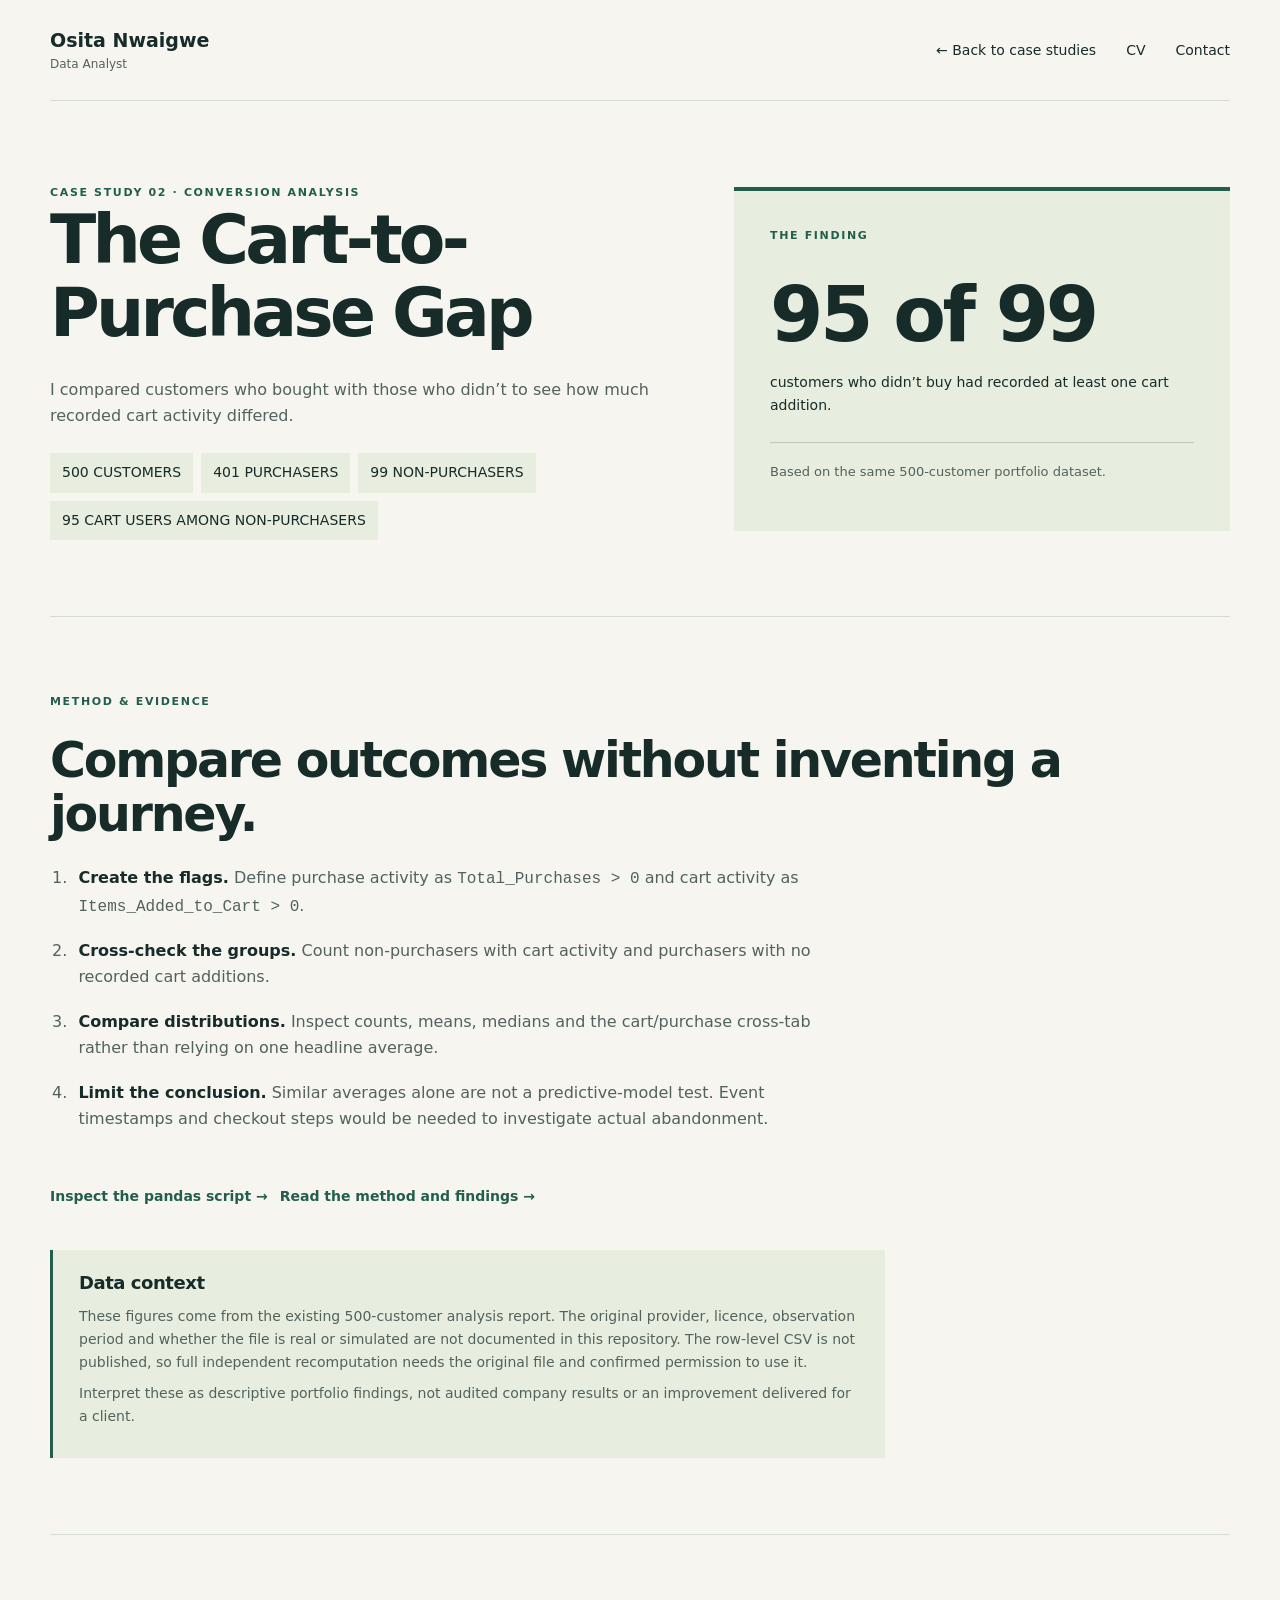
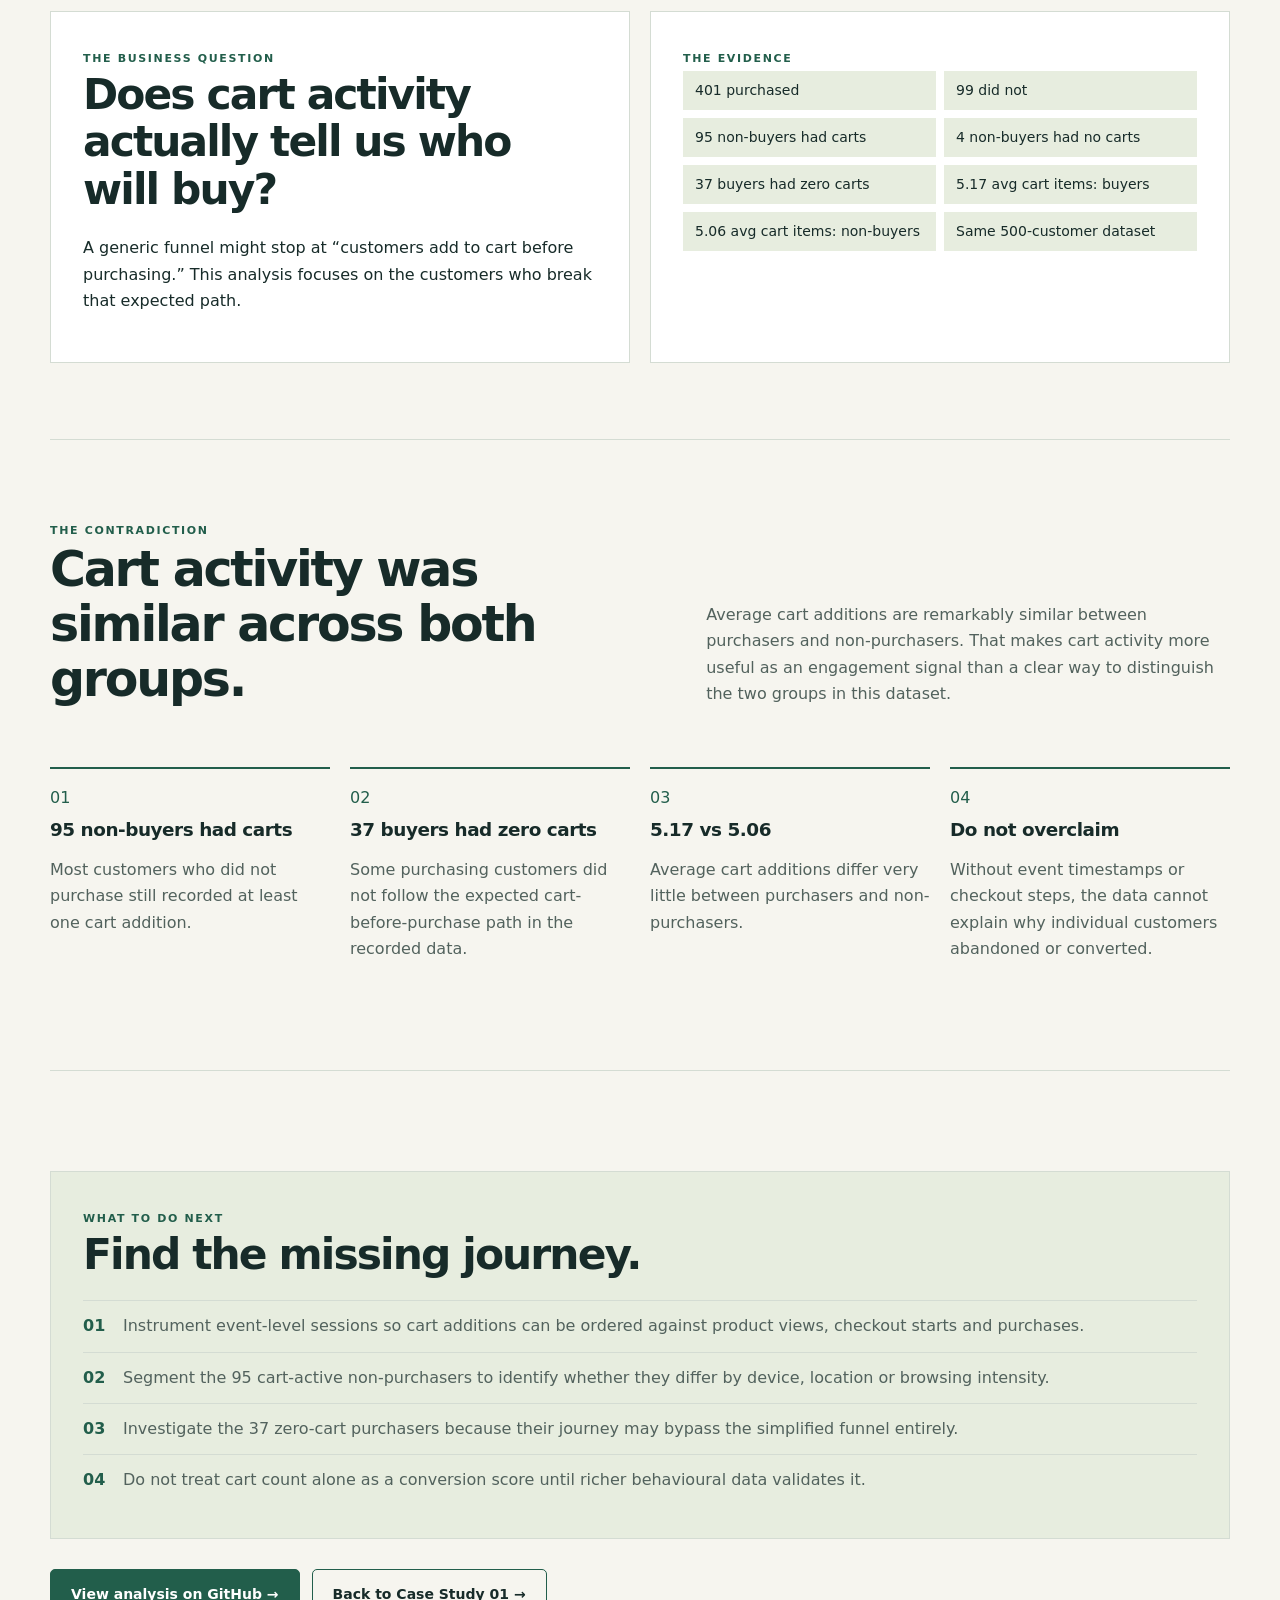
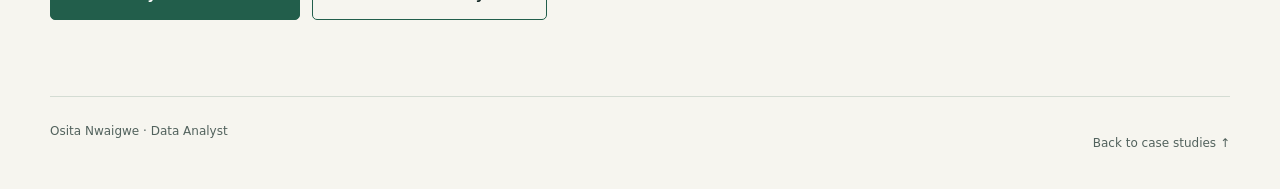
==== commit a048366d: "Strengthen portfolio evidence, add a reproducible SQL exercise and publish a CV download" ====
--- a/case-studies/cart-conversion-gap/index.html
+++ b/case-studies/cart-conversion-gap/index.html
@@ -10,10 +10,10 @@
 <body class="case-study">
 <a class="skip" href="#main">Skip to content</a>
 <header class="navigation wrap"><a class="identity" href="../../index.html">Osita Nwaigwe<span>Data Analyst</span></a>
-<nav aria-label="Main navigation"><a href="../../index.html#work">← Back to projects</a><a href="../../resume.html">CV</a><a href="../../index.html#contact">Contact</a></nav></header>
+<nav aria-label="Main navigation"><a href="../../index.html#work">← Back to case studies</a><a href="../../resume.html">CV</a><a href="../../index.html#contact">Contact</a></nav></header>
 <main id="main">
-<section class="wrap case-hero"><div class="case-hero-copy"><span class="eyebrow">CASE STUDY 02 · CONVERSION ANALYSIS</span><h1>The Cart-to-Purchase Gap</h1><p>I compared customers who bought with those who didn’t to see how much recorded cart activity differed.</p><div class="case-meta"><span>500 CUSTOMERS</span><span>401 PURCHASERS</span><span>99 NON-PURCHASERS</span><span>95 CART USERS AMONG NON-PURCHASERS</span></div></div><aside class="featured"><p class="eyebrow">THE FINDING</p><div class="stat">95 of 99</div><p>customers who didn’t buy had recorded at least one cart addition.</p><p class="note">Based on the same 500-customer portfolio dataset.</p></aside></section><section class="wrap section case-intro"><div class="question-card"><span class="eyebrow">THE BUSINESS QUESTION</span><h2>Does cart activity actually tell us who will buy?</h2><p>A generic funnel might stop at “customers add to cart before purchasing.” This analysis focuses on the customers who break that expected path.</p></div><div class="data-card"><span class="eyebrow">THE EVIDENCE</span><div class="data-list"><span>401 purchased</span><span>99 did not</span><span>95 non-buyers had carts</span><span>4 non-buyers had no carts</span><span>37 buyers had zero carts</span><span>5.17 avg cart items — buyers</span><span>5.06 avg cart items — non-buyers</span><span>Same 500-customer dataset</span></div></div></section><section class="wrap section"><div class="section-heading"><div><span class="eyebrow">THE CONTRADICTION</span><h2>Cart activity was similar across both groups.</h2></div><p>Average cart additions are remarkably similar between purchasers and non-purchasers. That makes cart activity more useful as an engagement signal than a clear way to distinguish the two groups in this dataset.</p></div><div class="insight-grid"><article class="insight"><span>01</span><h3>95 non-buyers had carts</h3><p>Most customers who did not purchase still recorded at least one cart addition.</p></article><article class="insight"><span>02</span><h3>37 buyers had zero carts</h3><p>Some purchasing customers did not follow the expected cart-before-purchase path in the recorded data.</p></article><article class="insight"><span>03</span><h3>5.17 vs 5.06</h3><p>Average cart additions differ very little between purchasers and non-purchasers.</p></article><article class="insight"><span>04</span><h3>Do not overclaim</h3><p>Without event timestamps or checkout steps, the data cannot explain why individual customers abandoned or converted.</p></article></div></section><section class="wrap section"><div class="recommendation-card"><span class="eyebrow">WHAT TO DO NEXT</span><h2>Find the missing journey.</h2><div class="recommendation-list"><div><b>01</b><p>Instrument event-level sessions so cart additions can be ordered against product views, checkout starts and purchases.</p></div><div><b>02</b><p>Segment the 95 cart-active non-purchasers to identify whether they differ by device, location or browsing intensity.</p></div><div><b>03</b><p>Investigate the 37 zero-cart purchasers because their journey may bypass the simplified funnel entirely.</p></div><div><b>04</b><p>Do not treat cart count alone as a conversion score until richer behavioural data validates it.</p></div></div></div><div class="actions"><a class="button primary" href="https://github.com/Ocyter/Ecommerce-Customer-Analysis/tree/main/case-studies/cart-conversion-gap">View analysis on GitHub →</a><a class="button" href="../../customer-behaviour.html">Back to Case Study 01 →</a></div></section>
+<section class="wrap case-hero"><div class="case-hero-copy"><span class="eyebrow">CASE STUDY 02 · CONVERSION ANALYSIS</span><h1>The Cart-to-Purchase Gap</h1><p>I compared customers who bought with those who didn’t to see how much recorded cart activity differed.</p><div class="case-meta"><span>500 CUSTOMERS</span><span>401 PURCHASERS</span><span>99 NON-PURCHASERS</span><span>95 CART USERS AMONG NON-PURCHASERS</span></div></div><aside class="featured"><p class="eyebrow">THE FINDING</p><div class="stat">95 of 99</div><p>customers who didn’t buy had recorded at least one cart addition.</p><p class="note">Based on the same 500-customer portfolio dataset.</p></aside></section><section class="wrap section methods"><p class="eyebrow">METHOD &amp; EVIDENCE</p><h2>Compare outcomes without inventing a journey.</h2><ol class="method-steps"><li><strong>Create the flags.</strong> Define purchase activity as <code>Total_Purchases &gt; 0</code> and cart activity as <code>Items_Added_to_Cart &gt; 0</code>.</li><li><strong>Cross-check the groups.</strong> Count non-purchasers with cart activity and purchasers with no recorded cart additions.</li><li><strong>Compare distributions.</strong> Inspect counts, means, medians and the cart/purchase cross-tab rather than relying on one headline average.</li><li><strong>Limit the conclusion.</strong> Similar averages alone are not a predictive-model test. Event timestamps and checkout steps would be needed to investigate actual abandonment.</li></ol><div class="actions"><a class="text-link" href="https://github.com/Ocyter/Ecommerce-Customer-Analysis/blob/main/case-studies/cart-conversion-gap/analysis.py">Inspect the pandas script →</a><a class="text-link" href="https://github.com/Ocyter/Ecommerce-Customer-Analysis/blob/main/case-studies/cart-conversion-gap/README.md">Read the method and findings →</a></div><aside class="evidence-note"><h3>Data context</h3><p>These figures come from the existing 500-customer analysis report. The original provider, licence, observation period and whether the file is real or simulated are not documented in this repository. The row-level CSV is not published, so full independent recomputation needs the original file and confirmed permission to use it.</p><p>Interpret these as descriptive portfolio findings, not audited company results or an improvement delivered for a client.</p></aside></section><section class="wrap section case-intro"><div class="question-card"><span class="eyebrow">THE BUSINESS QUESTION</span><h2>Does cart activity actually tell us who will buy?</h2><p>A generic funnel might stop at “customers add to cart before purchasing.” This analysis focuses on the customers who break that expected path.</p></div><div class="data-card"><span class="eyebrow">THE EVIDENCE</span><div class="data-list"><span>401 purchased</span><span>99 did not</span><span>95 non-buyers had carts</span><span>4 non-buyers had no carts</span><span>37 buyers had zero carts</span><span>5.17 avg cart items: buyers</span><span>5.06 avg cart items: non-buyers</span><span>Same 500-customer dataset</span></div></div></section><section class="wrap section"><div class="section-heading"><div><span class="eyebrow">THE CONTRADICTION</span><h2>Cart activity was similar across both groups.</h2></div><p>Average cart additions are remarkably similar between purchasers and non-purchasers. That makes cart activity more useful as an engagement signal than a clear way to distinguish the two groups in this dataset.</p></div><div class="insight-grid"><article class="insight"><span>01</span><h3>95 non-buyers had carts</h3><p>Most customers who did not purchase still recorded at least one cart addition.</p></article><article class="insight"><span>02</span><h3>37 buyers had zero carts</h3><p>Some purchasing customers did not follow the expected cart-before-purchase path in the recorded data.</p></article><article class="insight"><span>03</span><h3>5.17 vs 5.06</h3><p>Average cart additions differ very little between purchasers and non-purchasers.</p></article><article class="insight"><span>04</span><h3>Do not overclaim</h3><p>Without event timestamps or checkout steps, the data cannot explain why individual customers abandoned or converted.</p></article></div></section><section class="wrap section"><div class="recommendation-card"><span class="eyebrow">WHAT TO DO NEXT</span><h2>Find the missing journey.</h2><div class="recommendation-list"><div><b>01</b><p>Instrument event-level sessions so cart additions can be ordered against product views, checkout starts and purchases.</p></div><div><b>02</b><p>Segment the 95 cart-active non-purchasers to identify whether they differ by device, location or browsing intensity.</p></div><div><b>03</b><p>Investigate the 37 zero-cart purchasers because their journey may bypass the simplified funnel entirely.</p></div><div><b>04</b><p>Do not treat cart count alone as a conversion score until richer behavioural data validates it.</p></div></div></div><div class="actions"><a class="button primary" href="https://github.com/Ocyter/Ecommerce-Customer-Analysis/tree/main/case-studies/cart-conversion-gap">View analysis on GitHub →</a><a class="button" href="../../customer-behaviour.html">Back to Case Study 01 →</a></div></section>
 </main>
-<footer class="wrap"><span>Osita Nwaigwe · Data Analyst</span><a href="../../index.html#work">Back to projects ↑</a></footer>
+<footer class="wrap"><span>Osita Nwaigwe · Data Analyst</span><a href="../../index.html#work">Back to case studies ↑</a></footer>
 </body>
 </html>
--- a/home.css
+++ b/home.css
@@ -7,3 +7,5 @@
 .project-preview strong{font-size:clamp(1.7rem,4vw,3rem);display:block;line-height:1.15;margin-bottom:6px}
 .project-preview .legend{margin-bottom:0}
 @media(max-width:680px){.navigation{gap:8px}.navigation nav{gap:10px;flex-wrap:wrap}.hero h1{font-size:clamp(2.4rem,10vw,3rem)}}
+
+.collection-heading{border-top:1px solid var(--line);padding-top:28px;margin-bottom:26px}.collection-heading h3{font-size:23px;margin-bottom:8px}.collection-heading p{color:var(--muted);max-width:65ch;margin:0}.practice-project{margin-top:32px;border:1px solid var(--line);padding:32px;display:grid;grid-template-columns:minmax(0,1fr) auto;gap:36px;align-items:center;background:var(--tint)}.practice-project h3{font-size:28px}.practice-project p:not(.eyebrow){max-width:65ch;color:var(--muted)}@media(max-width:900px){.practice-project{grid-template-columns:1fr;gap:12px}.practice-project>.button{justify-self:start}}@media(max-width:680px){.practice-project{padding:24px}.personal-hero .actions{gap:12px}.personal-hero .text-link{padding-inline:0!important}}
--- a/portfolio-pages.css
+++ b/portfolio-pages.css
@@ -117,3 +117,5 @@
   .cv .cv-job {break-inside:avoid}
   .cv h2 {break-after:avoid}
 }
+
+.method-steps{padding-left:1.4em;max-width:78ch}.method-steps li{padding-left:6px;margin-bottom:18px;color:var(--muted)}.method-steps strong{color:var(--ink)}.evidence-note{border-left:3px solid var(--green);background:var(--tint);padding:22px 26px;margin-top:32px;max-width:82ch}.evidence-note h3{font-size:18px;margin-bottom:10px}.evidence-note p{font-size:14px;color:var(--muted);margin:8px 0}.evidence-panel{margin-top:20px}.case-study pre{padding:20px;background:var(--tint);overflow-x:auto;max-width:100%;font-size:14px}.case-study code{overflow-wrap:anywhere}.featured .stat.equation{font-size:clamp(1.7rem,3.4vw,2.8rem);letter-spacing:-.04em}.metric-panel table{table-layout:fixed}.metric-panel :is(th,td){overflow-wrap:anywhere}@media(max-width:680px){.evidence-note{padding:18px}.metric-panel table{font-size:.84rem}.metric-panel :is(th,td){padding:10px 4px}.cv-contact{font-size:.9rem}}
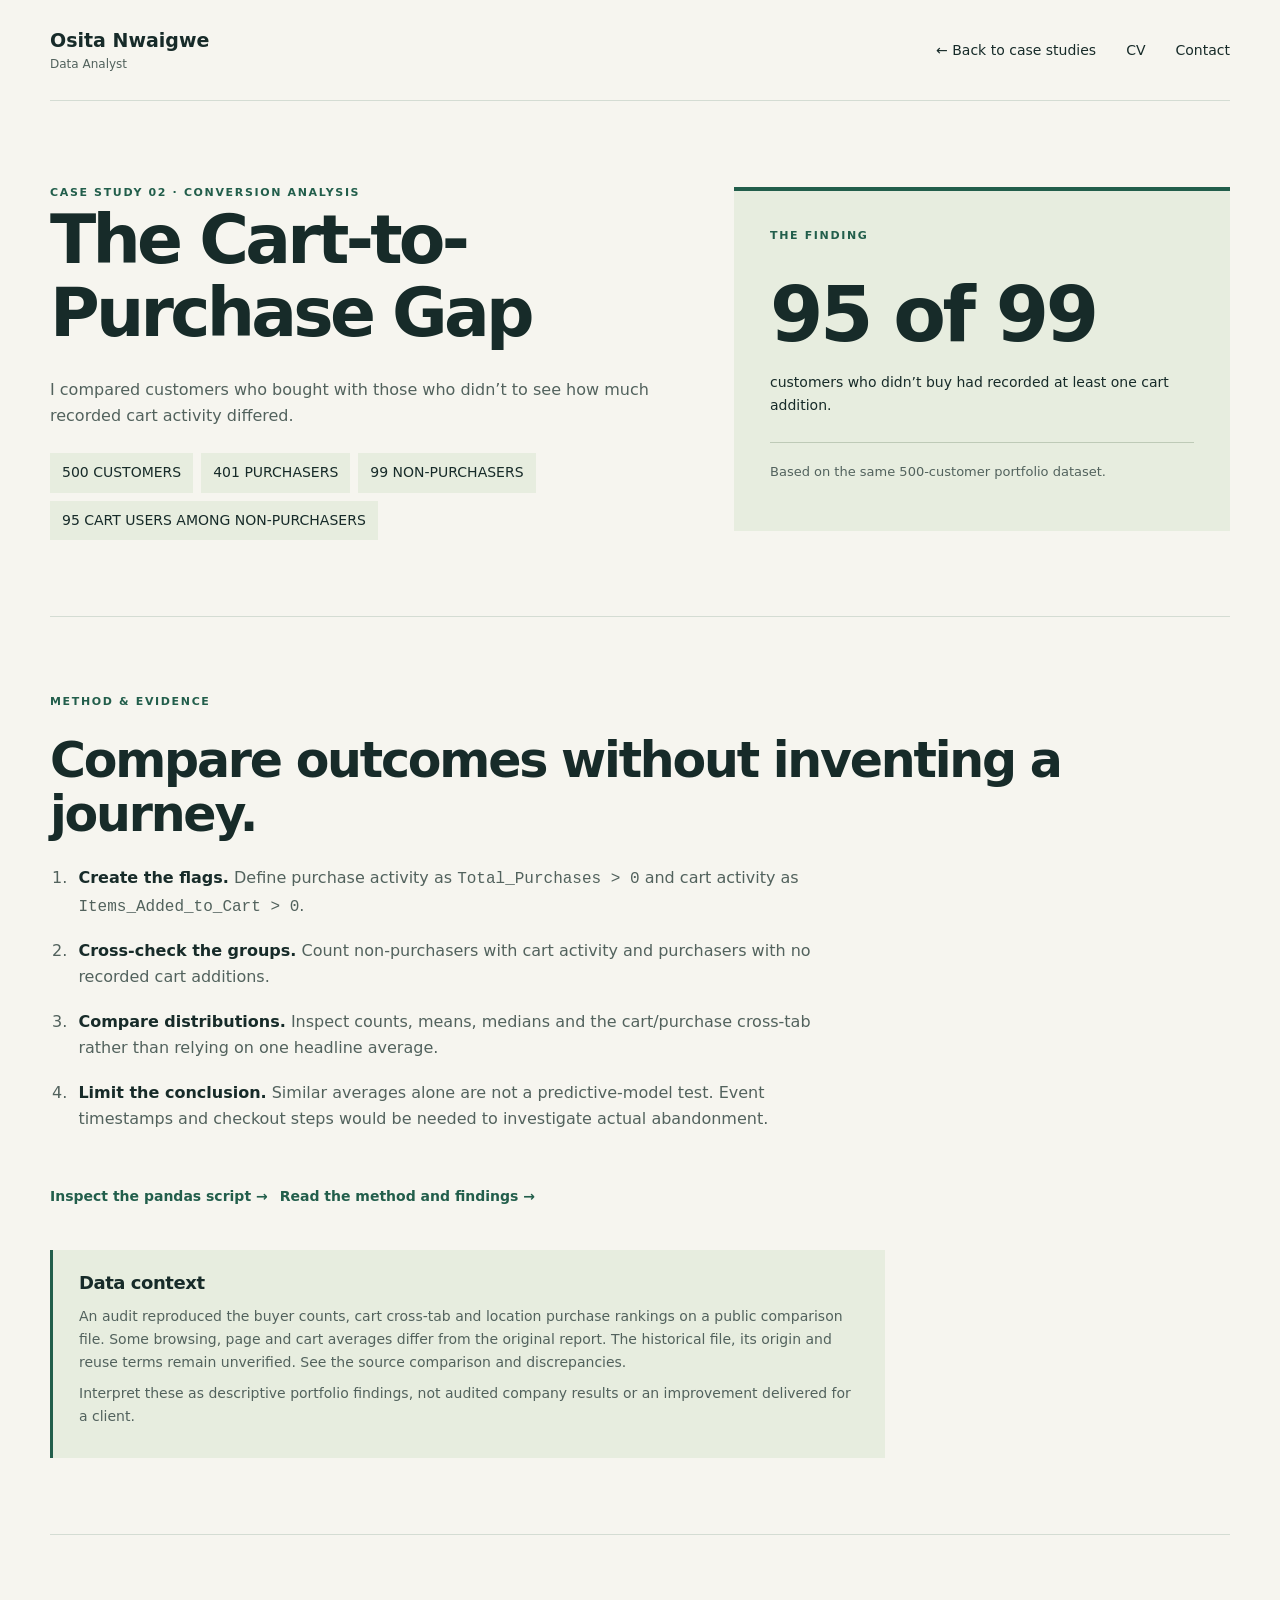
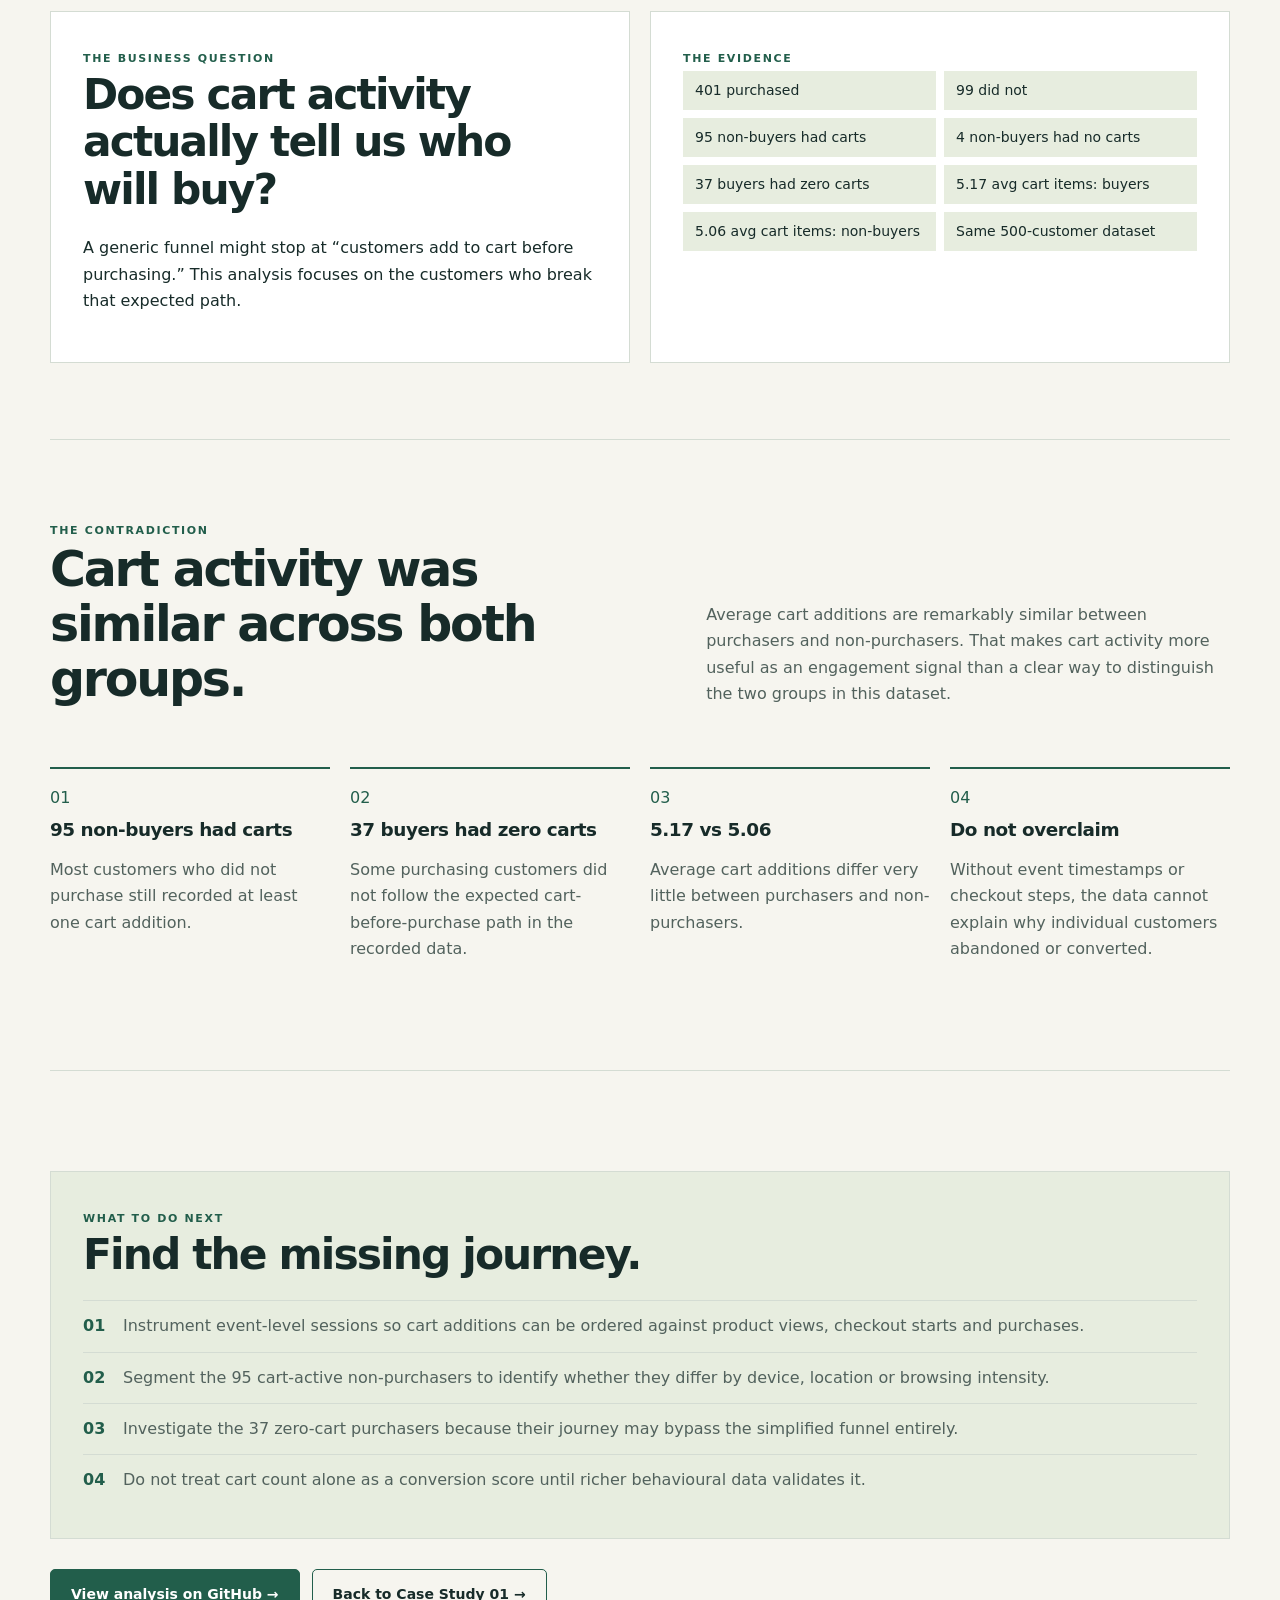
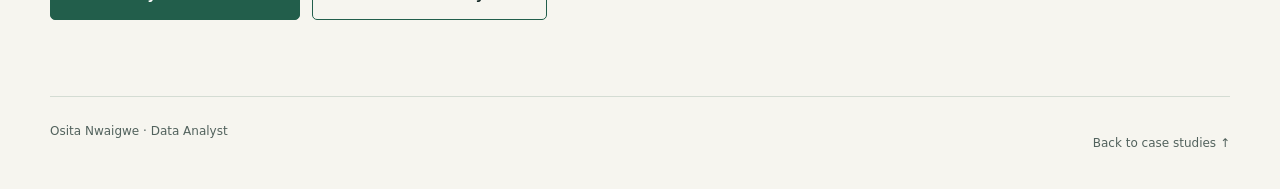
==== commit 75971b23: "Feature two reproducible public-data studies, publish the analysis workbook and Power BI project, an" ====
--- a/case-studies/cart-conversion-gap/index.html
+++ b/case-studies/cart-conversion-gap/index.html
@@ -12,7 +12,7 @@
 <header class="navigation wrap"><a class="identity" href="../../index.html">Osita Nwaigwe<span>Data Analyst</span></a>
 <nav aria-label="Main navigation"><a href="../../index.html#work">← Back to case studies</a><a href="../../resume.html">CV</a><a href="../../index.html#contact">Contact</a></nav></header>
 <main id="main">
-<section class="wrap case-hero"><div class="case-hero-copy"><span class="eyebrow">CASE STUDY 02 · CONVERSION ANALYSIS</span><h1>The Cart-to-Purchase Gap</h1><p>I compared customers who bought with those who didn’t to see how much recorded cart activity differed.</p><div class="case-meta"><span>500 CUSTOMERS</span><span>401 PURCHASERS</span><span>99 NON-PURCHASERS</span><span>95 CART USERS AMONG NON-PURCHASERS</span></div></div><aside class="featured"><p class="eyebrow">THE FINDING</p><div class="stat">95 of 99</div><p>customers who didn’t buy had recorded at least one cart addition.</p><p class="note">Based on the same 500-customer portfolio dataset.</p></aside></section><section class="wrap section methods"><p class="eyebrow">METHOD &amp; EVIDENCE</p><h2>Compare outcomes without inventing a journey.</h2><ol class="method-steps"><li><strong>Create the flags.</strong> Define purchase activity as <code>Total_Purchases &gt; 0</code> and cart activity as <code>Items_Added_to_Cart &gt; 0</code>.</li><li><strong>Cross-check the groups.</strong> Count non-purchasers with cart activity and purchasers with no recorded cart additions.</li><li><strong>Compare distributions.</strong> Inspect counts, means, medians and the cart/purchase cross-tab rather than relying on one headline average.</li><li><strong>Limit the conclusion.</strong> Similar averages alone are not a predictive-model test. Event timestamps and checkout steps would be needed to investigate actual abandonment.</li></ol><div class="actions"><a class="text-link" href="https://github.com/Ocyter/Ecommerce-Customer-Analysis/blob/main/case-studies/cart-conversion-gap/analysis.py">Inspect the pandas script →</a><a class="text-link" href="https://github.com/Ocyter/Ecommerce-Customer-Analysis/blob/main/case-studies/cart-conversion-gap/README.md">Read the method and findings →</a></div><aside class="evidence-note"><h3>Data context</h3><p>These figures come from the existing 500-customer analysis report. The original provider, licence, observation period and whether the file is real or simulated are not documented in this repository. The row-level CSV is not published, so full independent recomputation needs the original file and confirmed permission to use it.</p><p>Interpret these as descriptive portfolio findings, not audited company results or an improvement delivered for a client.</p></aside></section><section class="wrap section case-intro"><div class="question-card"><span class="eyebrow">THE BUSINESS QUESTION</span><h2>Does cart activity actually tell us who will buy?</h2><p>A generic funnel might stop at “customers add to cart before purchasing.” This analysis focuses on the customers who break that expected path.</p></div><div class="data-card"><span class="eyebrow">THE EVIDENCE</span><div class="data-list"><span>401 purchased</span><span>99 did not</span><span>95 non-buyers had carts</span><span>4 non-buyers had no carts</span><span>37 buyers had zero carts</span><span>5.17 avg cart items: buyers</span><span>5.06 avg cart items: non-buyers</span><span>Same 500-customer dataset</span></div></div></section><section class="wrap section"><div class="section-heading"><div><span class="eyebrow">THE CONTRADICTION</span><h2>Cart activity was similar across both groups.</h2></div><p>Average cart additions are remarkably similar between purchasers and non-purchasers. That makes cart activity more useful as an engagement signal than a clear way to distinguish the two groups in this dataset.</p></div><div class="insight-grid"><article class="insight"><span>01</span><h3>95 non-buyers had carts</h3><p>Most customers who did not purchase still recorded at least one cart addition.</p></article><article class="insight"><span>02</span><h3>37 buyers had zero carts</h3><p>Some purchasing customers did not follow the expected cart-before-purchase path in the recorded data.</p></article><article class="insight"><span>03</span><h3>5.17 vs 5.06</h3><p>Average cart additions differ very little between purchasers and non-purchasers.</p></article><article class="insight"><span>04</span><h3>Do not overclaim</h3><p>Without event timestamps or checkout steps, the data cannot explain why individual customers abandoned or converted.</p></article></div></section><section class="wrap section"><div class="recommendation-card"><span class="eyebrow">WHAT TO DO NEXT</span><h2>Find the missing journey.</h2><div class="recommendation-list"><div><b>01</b><p>Instrument event-level sessions so cart additions can be ordered against product views, checkout starts and purchases.</p></div><div><b>02</b><p>Segment the 95 cart-active non-purchasers to identify whether they differ by device, location or browsing intensity.</p></div><div><b>03</b><p>Investigate the 37 zero-cart purchasers because their journey may bypass the simplified funnel entirely.</p></div><div><b>04</b><p>Do not treat cart count alone as a conversion score until richer behavioural data validates it.</p></div></div></div><div class="actions"><a class="button primary" href="https://github.com/Ocyter/Ecommerce-Customer-Analysis/tree/main/case-studies/cart-conversion-gap">View analysis on GitHub →</a><a class="button" href="../../customer-behaviour.html">Back to Case Study 01 →</a></div></section>
+<section class="wrap case-hero"><div class="case-hero-copy"><span class="eyebrow">CASE STUDY 02 · CONVERSION ANALYSIS</span><h1>The Cart-to-Purchase Gap</h1><p>I compared customers who bought with those who didn’t to see how much recorded cart activity differed.</p><div class="case-meta"><span>500 CUSTOMERS</span><span>401 PURCHASERS</span><span>99 NON-PURCHASERS</span><span>95 CART USERS AMONG NON-PURCHASERS</span></div></div><aside class="featured"><p class="eyebrow">THE FINDING</p><div class="stat">95 of 99</div><p>customers who didn’t buy had recorded at least one cart addition.</p><p class="note">Based on the same 500-customer portfolio dataset.</p></aside></section><section class="wrap section methods"><p class="eyebrow">METHOD &amp; EVIDENCE</p><h2>Compare outcomes without inventing a journey.</h2><ol class="method-steps"><li><strong>Create the flags.</strong> Define purchase activity as <code>Total_Purchases &gt; 0</code> and cart activity as <code>Items_Added_to_Cart &gt; 0</code>.</li><li><strong>Cross-check the groups.</strong> Count non-purchasers with cart activity and purchasers with no recorded cart additions.</li><li><strong>Compare distributions.</strong> Inspect counts, means, medians and the cart/purchase cross-tab rather than relying on one headline average.</li><li><strong>Limit the conclusion.</strong> Similar averages alone are not a predictive-model test. Event timestamps and checkout steps would be needed to investigate actual abandonment.</li></ol><div class="actions"><a class="text-link" href="https://github.com/Ocyter/Ecommerce-Customer-Analysis/blob/main/case-studies/cart-conversion-gap/analysis.py">Inspect the pandas script →</a><a class="text-link" href="https://github.com/Ocyter/Ecommerce-Customer-Analysis/blob/main/case-studies/cart-conversion-gap/README.md">Read the method and findings →</a></div><aside class="evidence-note"><h3>Data context</h3><p>An audit reproduced the buyer counts, cart cross-tab and location purchase rankings on a public comparison file. Some browsing, page and cart averages differ from the original report. The historical file, its origin and reuse terms remain unverified. <a href="https://github.com/Ocyter/Ecommerce-Customer-Analysis/blob/main/data/Customer_Source_Check.md">See the source comparison and discrepancies.</a></p><p>Interpret these as descriptive portfolio findings, not audited company results or an improvement delivered for a client.</p></aside></section><section class="wrap section case-intro"><div class="question-card"><span class="eyebrow">THE BUSINESS QUESTION</span><h2>Does cart activity actually tell us who will buy?</h2><p>A generic funnel might stop at “customers add to cart before purchasing.” This analysis focuses on the customers who break that expected path.</p></div><div class="data-card"><span class="eyebrow">THE EVIDENCE</span><div class="data-list"><span>401 purchased</span><span>99 did not</span><span>95 non-buyers had carts</span><span>4 non-buyers had no carts</span><span>37 buyers had zero carts</span><span>5.17 avg cart items: buyers</span><span>5.06 avg cart items: non-buyers</span><span>Same 500-customer dataset</span></div></div></section><section class="wrap section"><div class="section-heading"><div><span class="eyebrow">THE CONTRADICTION</span><h2>Cart activity was similar across both groups.</h2></div><p>Average cart additions are remarkably similar between purchasers and non-purchasers. That makes cart activity more useful as an engagement signal than a clear way to distinguish the two groups in this dataset.</p></div><div class="insight-grid"><article class="insight"><span>01</span><h3>95 non-buyers had carts</h3><p>Most customers who did not purchase still recorded at least one cart addition.</p></article><article class="insight"><span>02</span><h3>37 buyers had zero carts</h3><p>Some purchasing customers did not follow the expected cart-before-purchase path in the recorded data.</p></article><article class="insight"><span>03</span><h3>5.17 vs 5.06</h3><p>Average cart additions differ very little between purchasers and non-purchasers.</p></article><article class="insight"><span>04</span><h3>Do not overclaim</h3><p>Without event timestamps or checkout steps, the data cannot explain why individual customers abandoned or converted.</p></article></div></section><section class="wrap section"><div class="recommendation-card"><span class="eyebrow">WHAT TO DO NEXT</span><h2>Find the missing journey.</h2><div class="recommendation-list"><div><b>01</b><p>Instrument event-level sessions so cart additions can be ordered against product views, checkout starts and purchases.</p></div><div><b>02</b><p>Segment the 95 cart-active non-purchasers to identify whether they differ by device, location or browsing intensity.</p></div><div><b>03</b><p>Investigate the 37 zero-cart purchasers because their journey may bypass the simplified funnel entirely.</p></div><div><b>04</b><p>Do not treat cart count alone as a conversion score until richer behavioural data validates it.</p></div></div></div><div class="actions"><a class="button primary" href="https://github.com/Ocyter/Ecommerce-Customer-Analysis/tree/main/case-studies/cart-conversion-gap">View analysis on GitHub →</a><a class="button" href="../../customer-behaviour.html">Back to Case Study 01 →</a></div></section>
 </main>
 <footer class="wrap"><span>Osita Nwaigwe · Data Analyst</span><a href="../../index.html#work">Back to case studies ↑</a></footer>
 </body>
